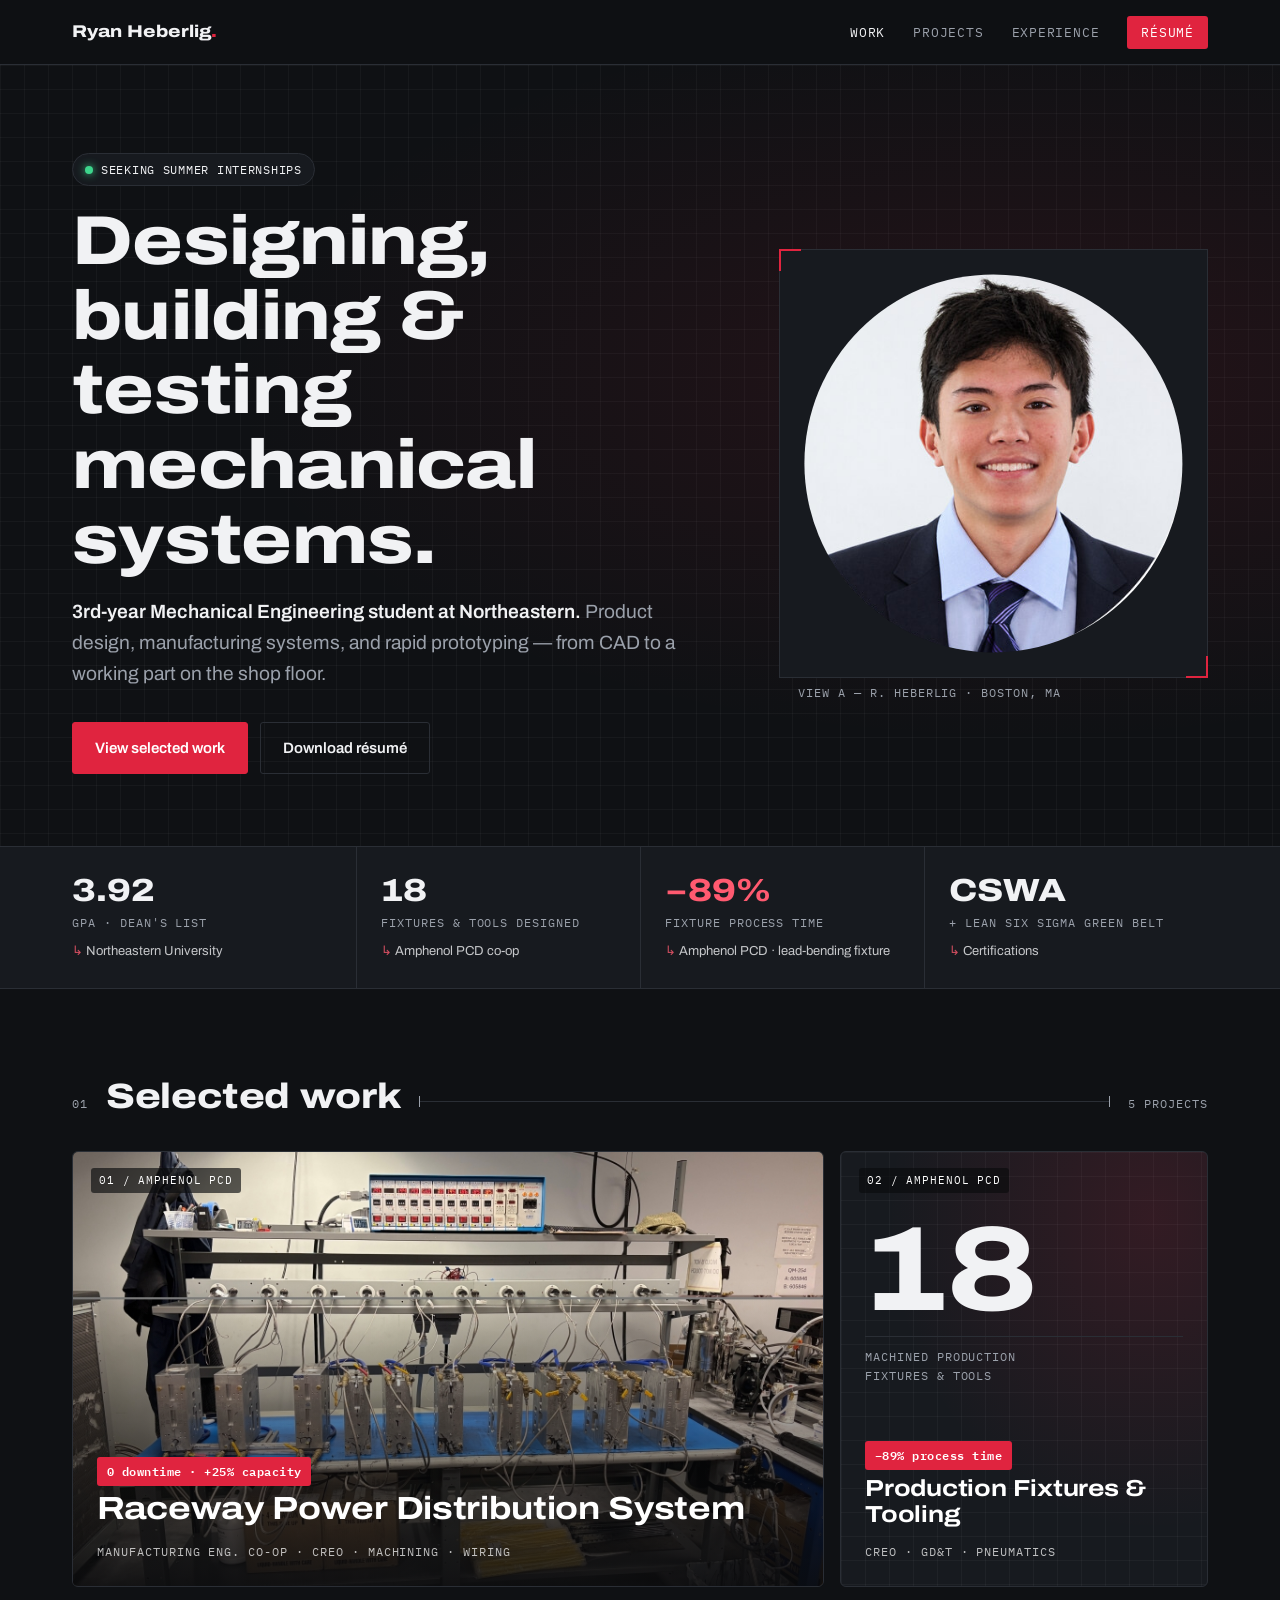
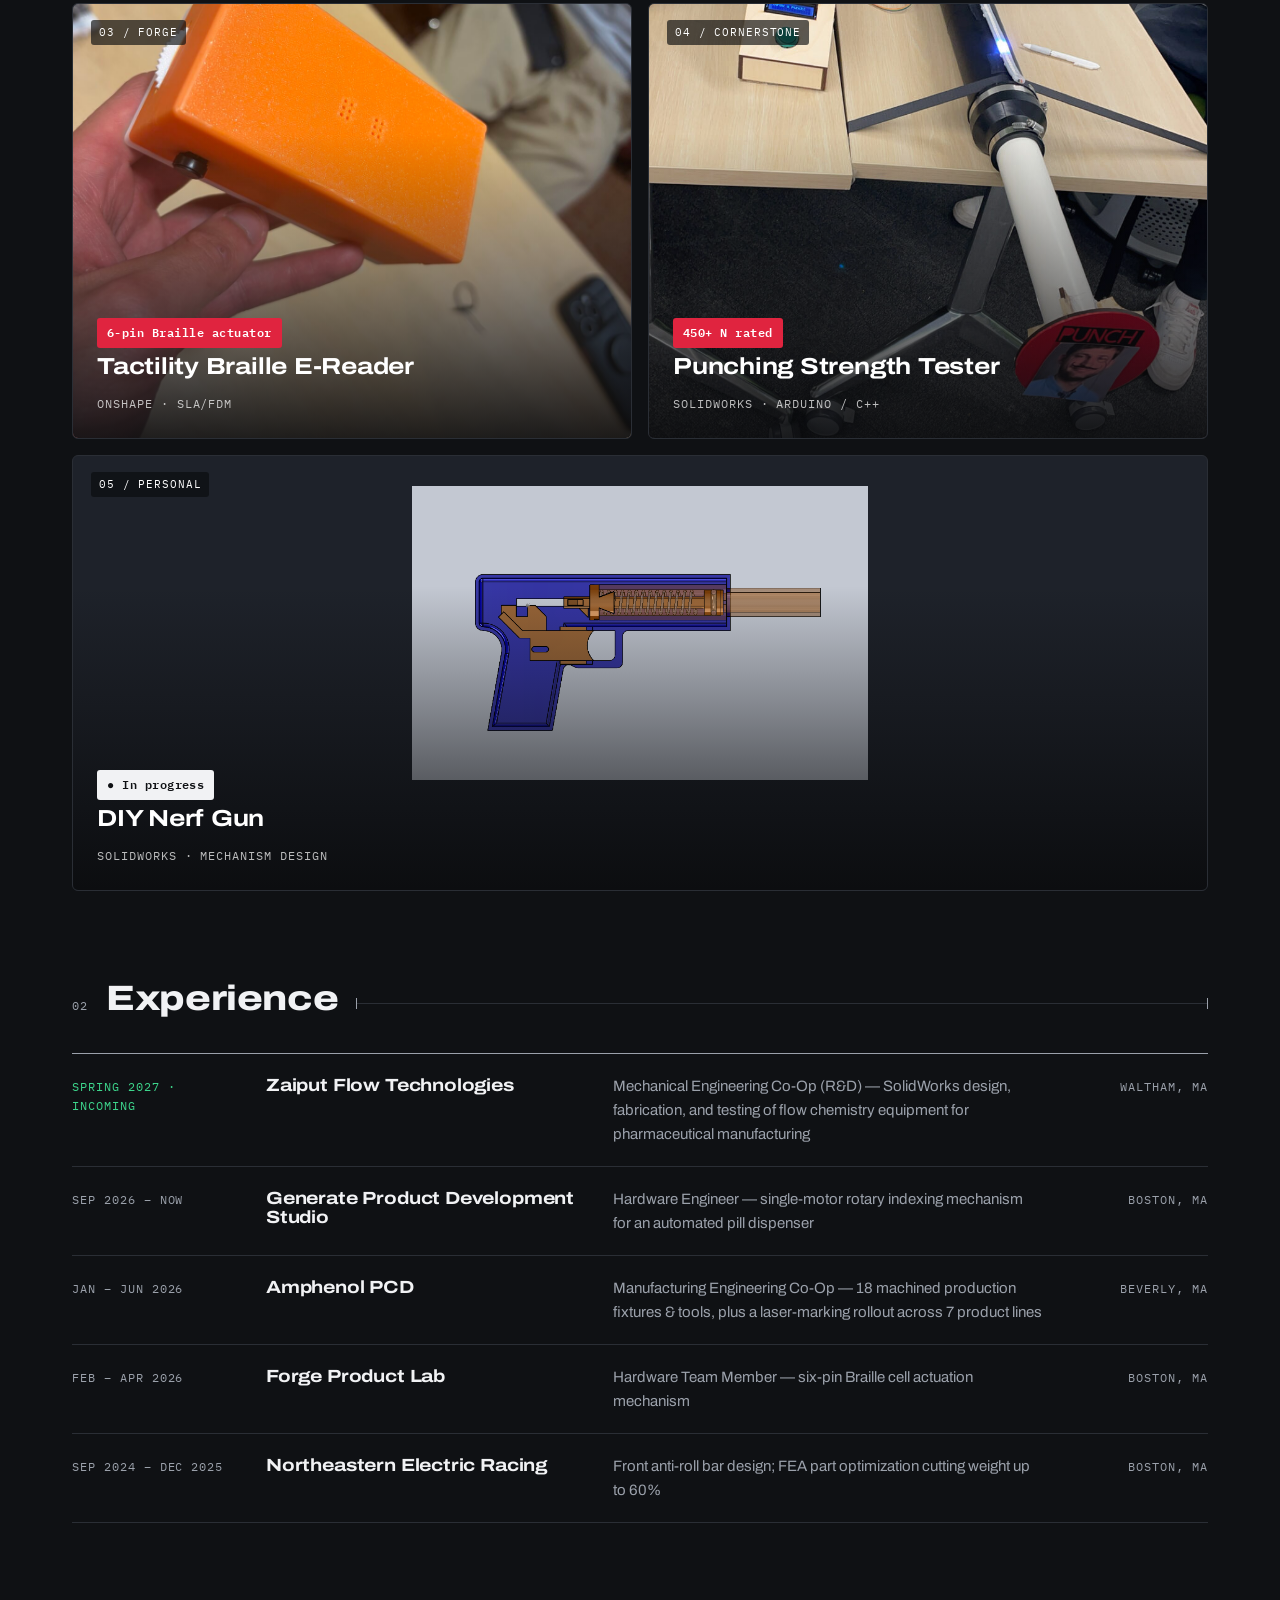
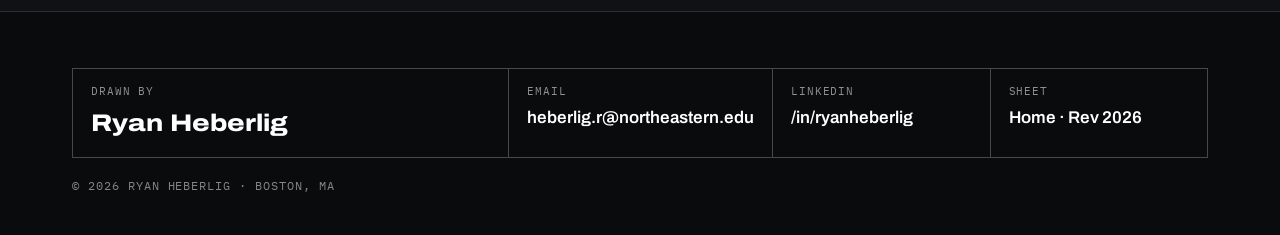
==== index.html @ 68428b25 "Fixtures project: list GD&T as the skill instead of ASME Y14.5 Updates the homepage tile, Projects p" ====
<!DOCTYPE html>
<html lang="en">
<head>
  <meta charset="UTF-8">
  <meta name="viewport" content="width=device-width, initial-scale=1.0">
  <title>Ryan Heberlig — Mechanical Engineer</title>
  <meta name="description" content="Mechanical engineering portfolio of Ryan Heberlig, Northeastern University — product design, manufacturing systems, and rapid prototyping.">
  <meta name="theme-color" content="#0F1114">
  <link rel="stylesheet" href="style.css?v=10">
</head>
<body data-page="home">

  <!-- NAV BAR (identical on every page) -->
  <header class="site-nav">
    <div class="wrap">
      <a href="index.html" class="brand">Ryan Heberlig<span>.</span></a>
      <button class="nav-toggle" aria-label="Toggle navigation" aria-expanded="false">MENU</button>
      <nav>
        <ul class="nav-links">
          <li><a href="index.html" data-page="home">Work</a></li>
          <li><a href="projects.html" data-page="projects">Projects</a></li>
          <li><a href="index.html#experience">Experience</a></li>
          <li><a href="resume.html" data-page="resume" class="nav-cta">Résumé</a></li>
        </ul>
      </nav>
    </div>
  </header>

  <!-- =========================================================
       INTRO
       Headline on the left, headshot on the right. Edit the
       "avail" pill text to say when you're looking for co-op.
       ========================================================= -->
  <section class="hero">
    <div class="wrap">
      <div>
        <span class="avail">Seeking summer internships</span>
        <h1>Designing, building &amp; testing mechanical systems.</h1>
        <p class="sub">
          <b>3rd-year Mechanical Engineering student at Northeastern.</b> Product design,
          manufacturing systems, and rapid prototyping — from CAD to a working part on the shop floor.
        </p>
        <div class="actions">
          <a href="#work" class="btn btn-primary">View selected work</a>
          <a href="resume.pdf" class="btn btn-line" target="_blank" rel="noopener">Download résumé</a>
        </div>
      </div>
      <div class="view">
        <img src="headshot.jpg" alt="Portrait of Ryan Heberlig">
        <span class="mono tag">View A — R. Heberlig · Boston, MA</span>
      </div>
    </div>
  </section>

  <!-- STATS STRIP: four headline numbers. Wrap a number in <em> to make it red;
       the .src line under each says where the number comes from. -->
  <section class="stats">
    <div class="wrap">
      <div class="stat"><div class="n">3.92</div><span class="mono">GPA · Dean's List</span><span class="src">Northeastern University</span></div>
      <div class="stat"><div class="n">18</div><span class="mono">Fixtures &amp; tools designed</span><span class="src">Amphenol PCD co-op</span></div>
      <div class="stat"><div class="n"><em>−89%</em></div><span class="mono">Fixture process time</span><span class="src">Amphenol PCD · lead-bending fixture</span></div>
      <div class="stat"><div class="n">CSWA</div><span class="mono">+ Lean Six Sigma Green Belt</span><span class="src">Certifications</span></div>
    </div>
  </section>

  <!-- =========================================================
       SELECTED WORK (bento grid)
       Each <a class="tile"> is one project. Size classes:
       t-big (largest), t-tall, t-wide, t-full — see style.css section 9.
       Add t-cad to a tile whose image is a CAD screenshot, or use
       t-type (no image) for a big-number tile.
       Keep projects.html in sync when you add a project.
       ========================================================= -->
  <section class="sec" id="work">
    <div class="wrap">
      <div class="sec-head"><span class="mono">01</span><h2>Selected work</h2><span class="dim"></span><span class="mono">5 projects</span></div>

      <div class="bento">
        <a href="project-01.html" class="tile t-big">
          <span class="num">01 / AMPHENOL PCD</span>
          <img src="RacewayFinal.JPG" alt="Raceway power distribution system installed on a low-pressure molding station">
          <div class="meta">
            <span class="metric">0 downtime · +25% capacity</span>
            <h3>Raceway Power Distribution System</h3>
            <span class="mono org">Manufacturing Eng. Co-Op · Creo · Machining · Wiring</span>
          </div>
        </a>
        <a href="project-05.html" class="tile t-tall t-type">
          <span class="num">02 / AMPHENOL PCD</span>
          <div class="type-art"><span class="type-n">18</span><span class="mono">Machined production<br>fixtures &amp; tools</span></div>
          <div class="meta">
            <span class="metric">−89% process time</span>
            <h3>Production Fixtures &amp; Tooling</h3>
            <span class="mono org">Creo · GD&amp;T · Pneumatics</span>
          </div>
        </a>
        <a href="project-02.html" class="tile t-wide">
          <span class="num">03 / FORGE</span>
          <img src="tactility-thumb.jpg" alt="Assembled Tactility Braille e-reader held in hand" style="object-position: center 88%">
          <div class="meta">
            <span class="metric">6-pin Braille actuator</span>
            <h3>Tactility Braille E-Reader</h3>
            <span class="mono org">Onshape · SLA/FDM</span>
          </div>
        </a>
        <a href="project-03.html" class="tile t-wide">
          <span class="num">04 / CORNERSTONE</span>
          <img src="punch-thumb.jpg" alt="Punching strength tester rig with punch target and LCD readout" style="object-position: center 60%">
          <div class="meta">
            <span class="metric">450+ N rated</span>
            <h3>Punching Strength Tester</h3>
            <span class="mono org">SolidWorks · Arduino / C++</span>
          </div>
        </a>
        <a href="project-04.html" class="tile t-full t-cad">
          <span class="num">05 / PERSONAL</span>
          <img src="nerf-thumb.png" alt="Cutaway CAD view of a spring-piston blaster mechanism">
          <div class="meta">
            <span class="metric metric--wip">● In progress</span>
            <h3>DIY Nerf Gun</h3>
            <span class="mono org">SolidWorks · Mechanism design</span>
          </div>
        </a>
      </div>
    </div>
  </section>

  <!-- =========================================================
       EXPERIENCE
       One .xp-row per role: dates / organization / what you did / location.
       ========================================================= -->
  <section class="sec sec--tight" id="experience">
    <div class="wrap">
      <div class="sec-head"><span class="mono">02</span><h2>Experience</h2><span class="dim"></span></div>
      <div class="xp">
        <div class="xp-row xp-row--incoming"><span class="mono">Spring 2027 · Incoming</span><h3>Zaiput Flow Technologies</h3><p>Mechanical Engineering Co-Op (R&amp;D) — SolidWorks design, fabrication, and testing of flow chemistry equipment for pharmaceutical manufacturing</p><span class="mono r">Waltham, MA</span></div>
        <div class="xp-row"><span class="mono">Sep 2026 – Now</span><h3>Generate Product Development Studio</h3><p>Hardware Engineer — single-motor rotary indexing mechanism for an automated pill dispenser</p><span class="mono r">Boston, MA</span></div>
        <div class="xp-row"><span class="mono">Jan – Jun 2026</span><h3>Amphenol PCD</h3><p>Manufacturing Engineering Co-Op — 18 machined production fixtures &amp; tools, plus a laser-marking rollout across 7 product lines</p><span class="mono r">Beverly, MA</span></div>
        <div class="xp-row"><span class="mono">Feb – Apr 2026</span><h3>Forge Product Lab</h3><p>Hardware Team Member — six-pin Braille cell actuation mechanism</p><span class="mono r">Boston, MA</span></div>
        <div class="xp-row"><span class="mono">Sep 2024 – Dec 2025</span><h3>Northeastern Electric Racing</h3><p>Front anti-roll bar design; FEA part optimization cutting weight up to 60%</p><span class="mono r">Boston, MA</span></div>
      </div>
    </div>
  </section>

  <!-- TITLE-BLOCK FOOTER (styled like an engineering drawing's title block) -->
  <footer class="site-footer">
    <div class="wrap">
      <div class="tb">
        <div><span class="mono">Drawn by</span><span class="name">Ryan Heberlig</span></div>
        <div><span class="mono">Email</span><a class="v" href="mailto:heberlig.r@northeastern.edu">heberlig.r@northeastern.edu</a></div>
        <div><span class="mono">LinkedIn</span><a class="v" href="https://www.linkedin.com/in/ryanheberlig/" target="_blank" rel="noopener">/in/ryanheberlig</a></div>
        <div><span class="mono">Sheet</span><span class="v">Home · Rev 2026</span></div>
      </div>
      <p class="mono fine">&copy; 2026 Ryan Heberlig · Boston, MA</p>
    </div>
  </footer>

  <script src="main.js"></script>
</body>
</html>
---- style.css ----
/* =============================================================
   ENGINEERING PORTFOLIO — STYLESHEET  (dark "drawing sheet" style)
   =============================================================
   How this file is organized (search for these headers):
     1. FONT IMPORT
     2. DESIGN TOKENS (colors, type, spacing) — edit these first
     3. RESET & BASE ELEMENTS
     4. LAYOUT HELPERS (.wrap, .sec, section headers, .mono labels)
     5. NAV BAR
     6. BUTTONS
     7. HOME HERO (headline + framed headshot)
     8. STATS STRIP
     9. BENTO PROJECT GRID (homepage tiles)
     10. EXPERIENCE TABLE
     11. PROJECTS LIST PAGE
     12. PROJECT PAGE (header, spec box, media, numbers, cards)
     13. DESIGN ITERATION TIMELINE
     14. FIGURE GALLERY + LIGHTBOX
     15. PREV / NEXT PAGER
     16. RÉSUMÉ PDF VIEWER
     17. TITLE-BLOCK FOOTER
     18. RESPONSIVE (mobile) RULES

   NOTE: every page links style.css?v=N — bump N after editing
   this file so browsers don't keep using a cached old copy.
   ============================================================= */


/* -------------------------------------------------------------
   1. FONT IMPORT
   Archivo has a "width" axis: headings use a wider cut
   (font-stretch: 118%). IBM Plex Mono is used for the small
   uppercase "drawing label" text.
   ------------------------------------------------------------- */
@import url('https://fonts.googleapis.com/css2?family=Archivo:wdth,wght@100..125,400..800&family=IBM+Plex+Mono:wght@400;500;600&display=swap');


/* -------------------------------------------------------------
   2. DESIGN TOKENS
   Change colors/fonts/spacing here and they update everywhere.
   ------------------------------------------------------------- */
:root {
  --bg:          #0F1114; /* page background */
  --paper:       #171A1F; /* raised panels, cards */
  --deep:        #0A0B0D; /* footer and media bands */
  --ink:         #F1F2F4; /* primary text */
  --ink-soft:    #9BA1AB; /* secondary / muted text */
  --line:        #2A2E35; /* hairline borders */
  --grid:        rgba(255, 255, 255, 0.035); /* graph-paper lines */

  --accent:      #E0243F; /* buttons, chips, highlights */
  --accent-text: #FF5A70; /* lighter red, for small text on dark */
  --good:        #3DD68C; /* "resolved" / "available" green */

  --sans: 'Archivo', -apple-system, BlinkMacSystemFont, 'Segoe UI', Arial, sans-serif;
  --mono: 'IBM Plex Mono', ui-monospace, Menlo, Consolas, monospace;
  --wide: 118%;

  --content-width: 1200px;
  --radius: 6px;
}


/* -------------------------------------------------------------
   3. RESET & BASE ELEMENTS
   ------------------------------------------------------------- */
*, *::before, *::after { box-sizing: border-box; }

html {
  color-scheme: dark;
  scroll-behavior: smooth;
  -webkit-font-smoothing: antialiased;
}

body {
  margin: 0;
  background: var(--bg);
  color: var(--ink);
  font-family: var(--sans);
  font-size: 17px;
  line-height: 1.6;
}

h1, h2, h3 {
  margin: 0;
  line-height: 1.08;
  font-stretch: var(--wide);
  letter-spacing: -0.01em;
}

p { margin: 0; }
img, video { display: block; max-width: 100%; }
a { color: inherit; text-decoration: none; }

:focus-visible { outline: 2px solid var(--accent-text); outline-offset: 3px; }

@media (prefers-reduced-motion: reduce) {
  html { scroll-behavior: auto; }
  * { transition: none !important; }
}


/* -------------------------------------------------------------
   4. LAYOUT HELPERS
   ------------------------------------------------------------- */
.wrap { max-width: var(--content-width); margin: 0 auto; padding: 0 32px; }

.sec { padding: 88px 0; }
.sec--tight { padding-top: 0; }

/* small uppercase monospace label, used all over the site */
.mono {
  font-family: var(--mono);
  font-size: 12px;
  letter-spacing: 0.08em;
  text-transform: uppercase;
  color: var(--ink-soft);
}

/* faint graph-paper background, used on page headers */
.grid-paper {
  background-image:
    linear-gradient(var(--grid) 1px, transparent 1px),
    linear-gradient(90deg, var(--grid) 1px, transparent 1px);
  background-size: 24px 24px;
}

/* section header: "01  Selected work |———————| 4 projects"
   the line between is drawn like a dimension line */
.sec-head { display: flex; align-items: baseline; gap: 18px; margin-bottom: 36px; }
.sec-head h2 { font-size: 2.2rem; font-weight: 800; }
.sec-head .dim { flex: 1; height: 1px; background: var(--line); position: relative; top: -6px; }
.sec-head .dim::before,
.sec-head .dim::after {
  content: "";
  position: absolute;
  top: -5px;
  width: 1px;
  height: 11px;
  background: var(--ink-soft);
}
.sec-head .dim::before { left: 0; }
.sec-head .dim::after { right: 0; }

/* red metric chip, e.g. "+25% molding capacity" */
.metric {
  display: inline-block;
  font-family: var(--mono);
  font-size: 12px;
  font-weight: 600;
  letter-spacing: 0.04em;
  background: var(--accent);
  color: #fff;
  padding: 5px 10px;
  border-radius: 3px;
}
.metric--wip { background: var(--ink); color: var(--bg); }

/* skill tags */
.tags { display: flex; flex-wrap: wrap; gap: 8px; list-style: none; margin: 0; padding: 0; }
.tags li {
  font-family: var(--mono);
  font-size: 12px;
  letter-spacing: 0.04em;
  color: var(--ink-soft);
  border: 1px solid var(--line);
  padding: 4px 10px;
  border-radius: 3px;
}

.text-link {
  font-family: var(--mono);
  font-size: 13px;
  letter-spacing: 0.06em;
  text-transform: uppercase;
  color: var(--accent-text);
}
.text-link:hover { color: var(--ink); }

/* readable body text column */
.prose { max-width: 68ch; color: var(--ink-soft); }
.prose p + p { margin-top: 18px; }
.prose--center { margin: 0 auto; text-align: center; }


/* -------------------------------------------------------------
   5. NAV BAR
   ------------------------------------------------------------- */
.site-nav {
  position: sticky;
  top: 0;
  z-index: 50;
  background: rgba(15, 17, 20, 0.88);
  backdrop-filter: blur(8px);
  -webkit-backdrop-filter: blur(8px);
  border-bottom: 1px solid var(--line);
}
.site-nav .wrap { display: flex; align-items: center; justify-content: space-between; height: 64px; }

.brand { font-weight: 800; font-stretch: var(--wide); font-size: 17px; }
.brand span { color: var(--accent); }

.nav-links { display: flex; align-items: center; gap: 28px; list-style: none; margin: 0; padding: 0; }
.nav-links a {
  font-family: var(--mono);
  font-size: 13px;
  letter-spacing: 0.06em;
  text-transform: uppercase;
  color: var(--ink-soft);
  transition: color .2s ease;
}
.nav-links a:hover,
.nav-links a.is-active { color: var(--ink); }
.nav-links a.nav-cta { color: #fff; background: var(--accent); padding: 8px 14px; border-radius: 3px; }

.nav-toggle {
  display: none;
  font-family: var(--mono);
  font-size: 12px;
  letter-spacing: 0.08em;
  color: var(--ink);
  background: transparent;
  border: 1px solid var(--line);
  border-radius: 3px;
  padding: 8px 12px;
  cursor: pointer;
}


/* -------------------------------------------------------------
   6. BUTTONS
   ------------------------------------------------------------- */
.actions { display: flex; flex-wrap: wrap; gap: 12px; margin-top: 32px; }

.btn {
  display: inline-block;
  font-weight: 600;
  font-size: 15px;
  padding: 13px 22px;
  border-radius: 3px;
  border: 1px solid var(--line);
  transition: border-color .2s ease, background .2s ease;
}
.btn-primary { background: var(--accent); border-color: var(--accent); color: #fff; }
.btn-primary:hover { background: #C41C35; border-color: #C41C35; }
.btn-line:hover { border-color: var(--ink); }


/* -------------------------------------------------------------
   7. HOME HERO
   Headline on the left, headshot on the right inside a framed
   "drawing view" with red corner marks.
   ------------------------------------------------------------- */
.hero {
  border-bottom: 1px solid var(--line);
  background-image:
    radial-gradient(ellipse at 80% 40%, rgba(224, 36, 63, 0.10), transparent 55%),
    linear-gradient(var(--grid) 1px, transparent 1px),
    linear-gradient(90deg, var(--grid) 1px, transparent 1px);
  background-size: auto, 24px 24px, 24px 24px;
}
.hero .wrap {
  display: grid;
  grid-template-columns: 1.5fr 1fr;
  gap: 64px;
  align-items: center;
  padding-top: 88px;
  padding-bottom: 72px;
}
.hero h1 { font-size: clamp(2.6rem, 5.4vw, 4.4rem); font-weight: 800; margin: 18px 0 20px; }
.hero .sub { font-size: 1.2rem; color: var(--ink-soft); max-width: 34em; }
.hero .sub b { color: var(--ink); font-weight: 600; }

/* "Open to co-op opportunities" pill with a green status dot */
.avail {
  display: inline-flex;
  align-items: center;
  gap: 8px;
  font-family: var(--mono);
  font-size: 12px;
  letter-spacing: 0.06em;
  text-transform: uppercase;
  background: var(--paper);
  border: 1px solid var(--line);
  padding: 6px 12px;
  border-radius: 99px;
}
.avail::before {
  content: "";
  width: 8px;
  height: 8px;
  border-radius: 50%;
  background: var(--good);
  box-shadow: 0 0 8px var(--good);
}

.view { position: relative; padding: 18px; background: var(--paper); border: 1px solid var(--line); }
.view img { width: 100%; aspect-ratio: 1; object-fit: cover; border-radius: 50%; transform: scale(1.04); clip-path: circle(46.5%); }
.view::before,
.view::after {
  content: "";
  position: absolute;
  width: 22px;
  height: 22px;
  border-color: var(--accent);
  border-style: solid;
}
.view::before { top: -1px; left: -1px; border-width: 2px 0 0 2px; }
.view::after { bottom: -1px; right: -1px; border-width: 0 2px 2px 0; }
.view .tag { position: absolute; left: 18px; bottom: -26px; }


/* -------------------------------------------------------------
   8. STATS STRIP (row of big numbers under the home hero)
   ------------------------------------------------------------- */
.stats { background: var(--paper); border-bottom: 1px solid var(--line); }
.stats .wrap { display: grid; grid-template-columns: repeat(4, 1fr); }
.stat { padding: 26px 24px; border-left: 1px solid var(--line); }
.stat:first-child { border-left: 0; padding-left: 0; }
.stat .n { font-size: 2rem; font-weight: 800; font-stretch: var(--wide); line-height: 1.1; }
.stat .n em { font-style: normal; color: var(--accent-text); }
.stat .src { display: block; margin-top: 6px; font-size: 13px; color: var(--ink); opacity: .8; }
.stat .src::before { content: "↳ "; color: var(--accent-text); }


/* -------------------------------------------------------------
   9. BENTO PROJECT GRID
   Six-column grid. Tile size classes:
     .t-big  = 4 cols x 2 rows   .t-tall = 2 cols x 2 rows
     .t-wide = 3 cols x 2 rows
   .t-cad is for CAD screenshots: shows the whole image instead
   of cropping it to fill the tile.
   ------------------------------------------------------------- */
.bento { display: grid; gap: 16px; grid-template-columns: repeat(6, 1fr); grid-auto-rows: 210px; }

.tile {
  position: relative;
  overflow: hidden;
  border-radius: var(--radius);
  background: var(--paper);
  border: 1px solid var(--line);
}
.tile img { width: 100%; height: 100%; object-fit: cover; transition: transform .5s ease; }
.tile:hover img { transform: scale(1.04); }
.tile::after {
  content: "";
  position: absolute;
  inset: 0;
  background: linear-gradient(to top, rgba(10, 11, 13, .9) 0%, rgba(10, 11, 13, .35) 42%, transparent 70%);
}
.tile .num {
  position: absolute;
  top: 16px;
  left: 18px;
  z-index: 1;
  color: #fff;
  background: rgba(10, 11, 13, .65);
  padding: 4px 8px;
  border-radius: 3px;
  font-family: var(--mono);
  font-size: 11px;
  letter-spacing: .08em;
}
.tile .meta { position: absolute; left: 0; right: 0; bottom: 0; z-index: 1; padding: 22px 24px; color: #fff; }
.tile h3 { font-size: 1.45rem; font-weight: 700; margin: 6px 0 10px; }
.tile .org { color: rgba(255, 255, 255, .72); }

.t-big { grid-column: span 4; grid-row: span 2; }
.t-big h3 { font-size: 2rem; }
.t-tall { grid-column: span 2; grid-row: span 2; }
.t-wide { grid-column: span 3; grid-row: span 2; }
.t-full { grid-column: span 6; grid-row: span 2; }
.t-cad { background: #1E222A; }
.t-cad img { object-fit: contain; padding: 30px 30px 110px; }


/* big-number tile / thumbnail for projects without photos */
.t-type,
.entry-thumb.is-type {
  background-color: var(--paper);
  background-image:
    radial-gradient(ellipse at 85% 15%, rgba(224, 36, 63, 0.14), transparent 60%),
    linear-gradient(var(--grid) 1px, transparent 1px),
    linear-gradient(90deg, var(--grid) 1px, transparent 1px);
  background-size: auto, 24px 24px, 24px 24px;
}
.t-type::after { display: none; }
.t-type .type-art { position: absolute; top: 64px; left: 24px; right: 24px; }
.type-n {
  display: block;
  font-size: 7.5rem;
  font-weight: 800;
  font-stretch: var(--wide);
  line-height: .9;
  color: var(--ink);
}
.type-art .mono { display: block; margin-top: 12px; padding-top: 10px; border-top: 1px solid var(--line); }
.entry-thumb.is-type { display: flex; align-items: center; padding: 32px; }
.tile:hover .type-n,
.entry-thumb.is-type:hover .type-n { color: var(--accent-text); }
.type-n { transition: color .3s ease; }


/* -------------------------------------------------------------
   10. EXPERIENCE TABLE (homepage)
   ------------------------------------------------------------- */
.xp { border-top: 1px solid var(--ink-soft); }
.xp-row {
  display: grid;
  grid-template-columns: 170px 1.2fr 1.6fr 140px;
  gap: 24px;
  align-items: baseline;
  padding: 20px 0;
  border-bottom: 1px solid var(--line);
}
.xp-row h3 { font-size: 1.1rem; font-weight: 700; }
.xp-row p { color: var(--ink-soft); font-size: 15px; }
.xp-row .r { text-align: right; }
.xp-row--incoming > .mono:first-child { color: var(--good); }


/* -------------------------------------------------------------
   11. PROJECTS LIST PAGE
   One .entry per project: thumbnail on the left, text right.
   ------------------------------------------------------------- */
.entry {
  display: grid;
  grid-template-columns: 380px 1fr;
  gap: 40px;
  padding: 40px 0;
  border-top: 1px solid var(--line);
}
.entry:first-of-type { border-top: 1px solid var(--ink-soft); }
.entry-thumb { display: block; overflow: hidden; border-radius: var(--radius); border: 1px solid var(--line); aspect-ratio: 4 / 3; background: var(--paper); }
.entry-thumb img { width: 100%; height: 100%; object-fit: cover; transition: transform .5s ease; }
.entry-thumb:hover img { transform: scale(1.04); }
.entry-thumb.is-cad { background: #1E222A; }
.entry-thumb.is-cad img { object-fit: contain; padding: 20px; }
.entry h2 { font-size: 1.7rem; font-weight: 800; margin: 10px 0 14px; }
.entry h2 a:hover { color: var(--accent-text); }
.entry .metric { margin-bottom: 4px; }
.entry .tags { margin-bottom: 18px; }
.entry .prose { margin-bottom: 18px; }


/* -------------------------------------------------------------
   12. PROJECT PAGE
   ------------------------------------------------------------- */
.p-hero { border-bottom: 1px solid var(--line); }
.p-hero .wrap { padding-top: 64px; padding-bottom: 48px; }
.crumbs { margin-bottom: 18px; }
.crumbs a { color: var(--accent-text); }
.p-hero h1 { font-size: clamp(2.4rem, 6vw, 4.4rem); font-weight: 800; max-width: 15em; }
.p-hero .sub { font-size: 1.2rem; color: var(--ink-soft); max-width: 40em; margin-top: 18px; }

/* four-cell spec box under the title (role / team / tools / date) */
.spec {
  display: grid;
  grid-template-columns: repeat(4, 1fr);
  margin-top: 40px;
  border: 1px solid var(--line);
  background: var(--paper);
}
.spec > div { padding: 14px 18px; border-left: 1px solid var(--line); }
.spec > div:first-child { border-left: 0; }
.spec .v { font-weight: 600; font-size: 15px; margin-top: 2px; }

/* dark band holding the main photo(s) or demo video.
   Two items sit side by side; add .p-media--single for one. */
.p-media { background: var(--deep); border-bottom: 1px solid var(--line); }
.p-media .wrap { display: grid; grid-template-columns: 1fr 1fr; gap: 16px; padding-top: 32px; padding-bottom: 32px; }
.p-media img,
.p-media video { width: 100%; height: 520px; object-fit: cover; border-radius: 4px; background: #000; }
.p-media video { object-fit: contain; }
.p-media--single .wrap { grid-template-columns: 1fr; }
.p-media--single img { height: auto; max-height: 640px; object-fit: contain; }
.p-media--single video { width: auto; max-width: 100%; height: 640px; margin: 0 auto; }
.p-media .is-cad { background: #1E222A; object-fit: contain; padding: 24px; }

/* row of big headline numbers */
.numbers { display: grid; grid-template-columns: repeat(4, 1fr); border-top: 1px solid var(--ink-soft); }
.numbers--3 { grid-template-columns: repeat(3, 1fr); }
.numbers > div { padding: 24px 24px 0 0; }
.numbers .n { font-size: clamp(1.9rem, 2.6vw, 2.6rem); font-weight: 800; font-stretch: var(--wide); line-height: 1; white-space: nowrap; }
.numbers .n small { font-size: 1.2rem; }
.numbers p { color: var(--ink-soft); font-size: 15px; margin-top: 8px; }

/* Problem / Approach / Result cards */
.par { display: grid; grid-template-columns: repeat(3, 1fr); gap: 16px; margin-top: 40px; }
.par > div { background: var(--paper); border: 1px solid var(--line); border-top: 3px solid var(--accent); padding: 24px; }
.par h3 { font-size: 1.15rem; margin: 8px 0 10px; }
.par p { color: var(--ink-soft); font-size: 15.5px; }


/* fixture write-ups (one per fixture, no photos) */
.fixture { padding: 32px 0; border-top: 1px solid var(--line); }
.fixture:first-child { border-top: 1px solid var(--ink-soft); }
.fixture-head { display: flex; align-items: baseline; flex-wrap: wrap; gap: 12px 16px; }
.fixture-head h3 { font-size: 1.5rem; font-weight: 800; }
.fixture .par { margin-top: 20px; }
.fixture .par p { margin-top: 8px; }
.note { margin-top: 24px; }


/* -------------------------------------------------------------
   13. DESIGN ITERATION TIMELINE
   One .step per revision. The last step gets a filled dot.
   Use .bad / .good for the one-line verdict under each.
   ------------------------------------------------------------- */
.timeline { display: grid; grid-auto-flow: column; grid-auto-columns: 1fr; gap: 16px; }
.step .dot { display: flex; align-items: center; gap: 10px; margin-bottom: 14px; }
.step .dot::before {
  content: "";
  flex: none;
  width: 12px;
  height: 12px;
  border: 2px solid var(--accent);
  border-radius: 50%;
  background: var(--bg);
}
.step .dot::after { content: ""; flex: 1; height: 1px; background: var(--line); }
.step:last-child .dot::before { background: var(--accent); }
.step figure { margin: 0; background: var(--paper); border: 1px solid var(--line); padding: 10px; height: 100%; }
.step img { width: 100%; aspect-ratio: 4 / 3; object-fit: contain; background: #fff; cursor: zoom-in; }
.step figcaption { padding: 12px 4px 4px; font-size: 14.5px; color: var(--ink-soft); }
.step figcaption b { display: block; color: var(--ink); font-size: 15.5px; margin-bottom: 2px; }

.bad,
.good,
.neutral { font-family: var(--mono); font-size: 11px; letter-spacing: .06em; text-transform: uppercase; }
.bad { color: var(--accent-text); }
.step .bad,
.step .good,
.step .neutral { display: block; margin-top: 6px; }
.neutral { color: var(--ink); }
.good { color: var(--good); }


/* -------------------------------------------------------------
   14. FIGURE GALLERY + LIGHTBOX
   .gallery-grid is what main.js looks for — click any photo
   inside one to open it full size. Captions show under the
   photo and in the lightbox.
   ------------------------------------------------------------- */
.figs { display: grid; grid-template-columns: repeat(3, 1fr); gap: 16px; }
.figs figure { margin: 0; }
.figs img { width: 100%; aspect-ratio: 4 / 3; object-fit: cover; border-radius: 4px; border: 1px solid var(--line); cursor: zoom-in; }
.figs img.is-cad { object-fit: contain; background: #fff; }
.figs figcaption { margin-top: 10px; font-size: 14.5px; color: var(--ink-soft); }
.figs figcaption .mono { color: var(--accent-text); margin-right: 6px; }

.lightbox-overlay {
  position: fixed;
  inset: 0;
  z-index: 1000;
  display: flex;
  align-items: center;
  justify-content: center;
  padding: 32px;
  background: rgba(5, 6, 8, 0.95);
}
.lightbox-overlay[hidden] { display: none; }

.lightbox-img {
  max-width: 92vw;
  max-height: 86vh;
  width: auto;
  height: auto;
  object-fit: contain;
  border-radius: var(--radius);
  box-shadow: 0 10px 40px rgba(0, 0, 0, 0.5);
}

.lightbox-close,
.lightbox-prev,
.lightbox-next {
  position: absolute;
  display: flex;
  align-items: center;
  justify-content: center;
  width: 44px;
  height: 44px;
  border-radius: 50%;
  border: 1px solid rgba(255, 255, 255, 0.3);
  background: rgba(255, 255, 255, 0.08);
  color: #fff;
  font-size: 1.4rem;
  line-height: 1;
  cursor: pointer;
}
.lightbox-close:hover,
.lightbox-prev:hover,
.lightbox-next:hover { background: var(--accent); border-color: var(--accent); }

.lightbox-close { top: 24px; right: 24px; }
.lightbox-prev { left: 24px; top: 50%; transform: translateY(-50%); }
.lightbox-next { right: 24px; top: 50%; transform: translateY(-50%); }

.lightbox-caption {
  position: absolute;
  bottom: 52px;
  left: 50%;
  transform: translateX(-50%);
  max-width: 80vw;
  text-align: center;
  color: rgba(255, 255, 255, 0.95);
  font-size: 0.95rem;
}
.lightbox-caption:empty { display: none; }

.lightbox-counter {
  position: absolute;
  bottom: 24px;
  left: 50%;
  transform: translateX(-50%);
  font-family: var(--mono);
  font-size: 12px;
  color: rgba(255, 255, 255, 0.7);
}

.lightbox-overlay.is-single .lightbox-prev,
.lightbox-overlay.is-single .lightbox-next { display: none; }


/* -------------------------------------------------------------
   15. PREV / NEXT PAGER (bottom of project pages)
   ------------------------------------------------------------- */
.pager { display: grid; grid-template-columns: 1fr 1fr; gap: 16px; }
.pager a {
  border: 1px solid var(--line);
  background: var(--paper);
  padding: 22px 24px;
  font-weight: 700;
  font-stretch: var(--wide);
  font-size: 1.15rem;
  transition: border-color .2s ease;
}
.pager a:hover { border-color: var(--ink-soft); }
.pager a .mono { display: block; margin-bottom: 4px; font-weight: 400; font-stretch: normal; }
.pager a:last-child { text-align: right; }


/* -------------------------------------------------------------
   16. RÉSUMÉ PDF VIEWER
   The embedded PDF is sized like a letter page (8.5 x 11). On
   phones the whole viewer section is hidden (section 18).
   ------------------------------------------------------------- */
.resume-viewer {
  width: 100%;
  max-width: 1000px;
  margin: 0 auto;
  aspect-ratio: 8.5 / 11;
  background: #fff;
  border: 1px solid var(--line);
  border-radius: var(--radius);
  box-shadow: 0 16px 48px rgba(0, 0, 0, 0.5);
  overflow: hidden;
}
.resume-viewer iframe { display: block; width: 100%; height: 100%; border: 0; }


/* -------------------------------------------------------------
   17. TITLE-BLOCK FOOTER
   Styled after the title block on an engineering drawing.
   ------------------------------------------------------------- */
.site-footer { background: var(--deep); border-top: 1px solid var(--line); color: #fff; padding: 56px 0 40px; }
.tb { display: grid; grid-template-columns: 2fr 1fr 1fr 1fr; border: 1px solid rgba(255, 255, 255, .25); }
.tb > div { padding: 14px 18px; border-left: 1px solid rgba(255, 255, 255, .25); }
.tb > div:first-child { border-left: 0; }
.tb .mono { display: block; margin-bottom: 4px; font-size: 11px; color: rgba(255, 255, 255, .55); }
.tb .v { font-weight: 600; }
.tb a.v:hover { color: var(--accent-text); }
.tb .name { font-size: 1.5rem; font-weight: 800; font-stretch: var(--wide); }
.site-footer .fine { margin-top: 18px; color: rgba(255, 255, 255, .5); }


/* -------------------------------------------------------------
   18. RESPONSIVE (MOBILE) RULES
   ------------------------------------------------------------- */
@media (max-width: 900px) {
  .entry { grid-template-columns: 1fr; gap: 24px; }
  .par, .timeline { grid-template-columns: 1fr 1fr; }
  .timeline { grid-auto-flow: row; }
}

@media (max-width: 820px) {
  .wrap { padding: 0 20px; }
  .sec { padding: 56px 0; }
  .sec--tight { padding-top: 0; }

  /* nav collapses into a dropdown */
  .nav-toggle { display: block; margin-left: auto; }
  .nav-links {
    display: none;
    position: absolute;
    top: 64px;
    left: 0;
    right: 0;
    flex-direction: column;
    align-items: stretch;
    gap: 0;
    padding: 8px 20px 20px;
    background: var(--bg);
    border-bottom: 1px solid var(--line);
  }
  .nav-links.is-open { display: flex; }
  .nav-links a { display: block; padding: 14px 0; border-bottom: 1px solid var(--line); }
  .nav-links a.nav-cta { margin-top: 14px; text-align: center; padding: 12px; border-bottom: 0; }

  .sec-head .dim,
  .sec-head .dim ~ .mono { display: none; }
  .sec-head h2 { font-size: 1.8rem; }

  .hero .wrap { grid-template-columns: 1fr; gap: 40px; padding-top: 48px; }
  .hero .view { max-width: 220px; order: -1; }

  .stats .wrap { grid-template-columns: 1fr 1fr; }
  .stat { padding: 18px 0; border-left: 0; border-top: 1px solid var(--line); }
  .stat:nth-child(-n+2) { border-top: 0; }

  .bento { grid-template-columns: 1fr; grid-auto-rows: 300px; }
  .t-big, .t-tall, .t-wide, .t-full { grid-column: auto; grid-row: auto; }
  .t-type .type-art { top: 52px; }
  .type-n { font-size: 4.8rem; }
  .t-big h3 { font-size: 1.45rem; }

  .xp-row { grid-template-columns: 1fr; gap: 4px; }
  .xp-row .r { text-align: left; }

  .spec, .numbers, .numbers--3 { grid-template-columns: 1fr 1fr; }
  .numbers > div { min-width: 0; padding-right: 16px; }
  .numbers .n { font-size: 1.9rem; white-space: normal; overflow-wrap: anywhere; }
  .spec > div:nth-child(3) { border-left: 0; }
  .spec > div:nth-child(n+3) { border-top: 1px solid var(--line); }

  .p-media .wrap { grid-template-columns: 1fr; }
  .p-media img, .p-media video { height: 380px; }
  .p-media--single img { height: auto; }
  .p-media--single video { height: 480px; }

  .par, .timeline, .figs { grid-template-columns: 1fr; }
  .pager { grid-template-columns: 1fr; }
  .pager a:last-child { text-align: left; }

  .resume-viewer-section { display: none; }

  .tb { grid-template-columns: 1fr; }
  .tb > div { border-left: 0; border-top: 1px solid rgba(255, 255, 255, .25); }
  .tb > div:first-child { border-top: 0; }
}
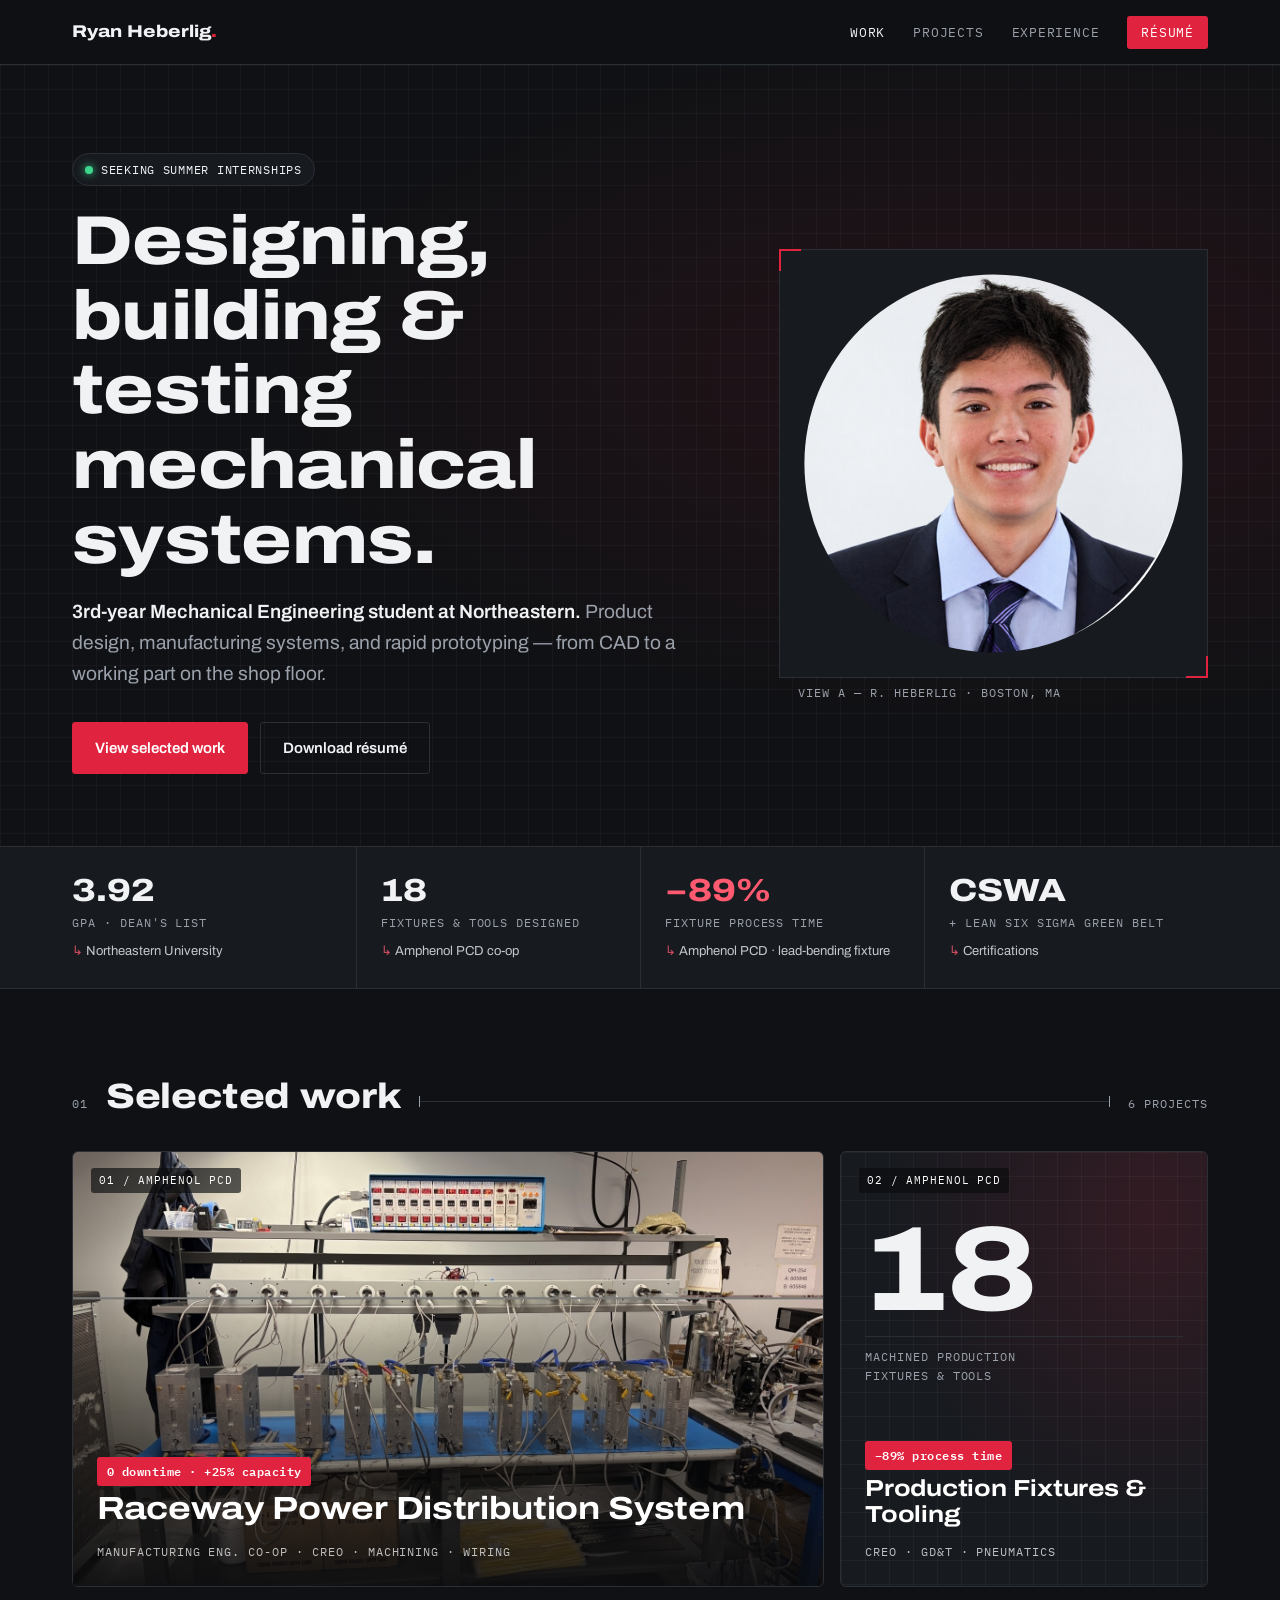
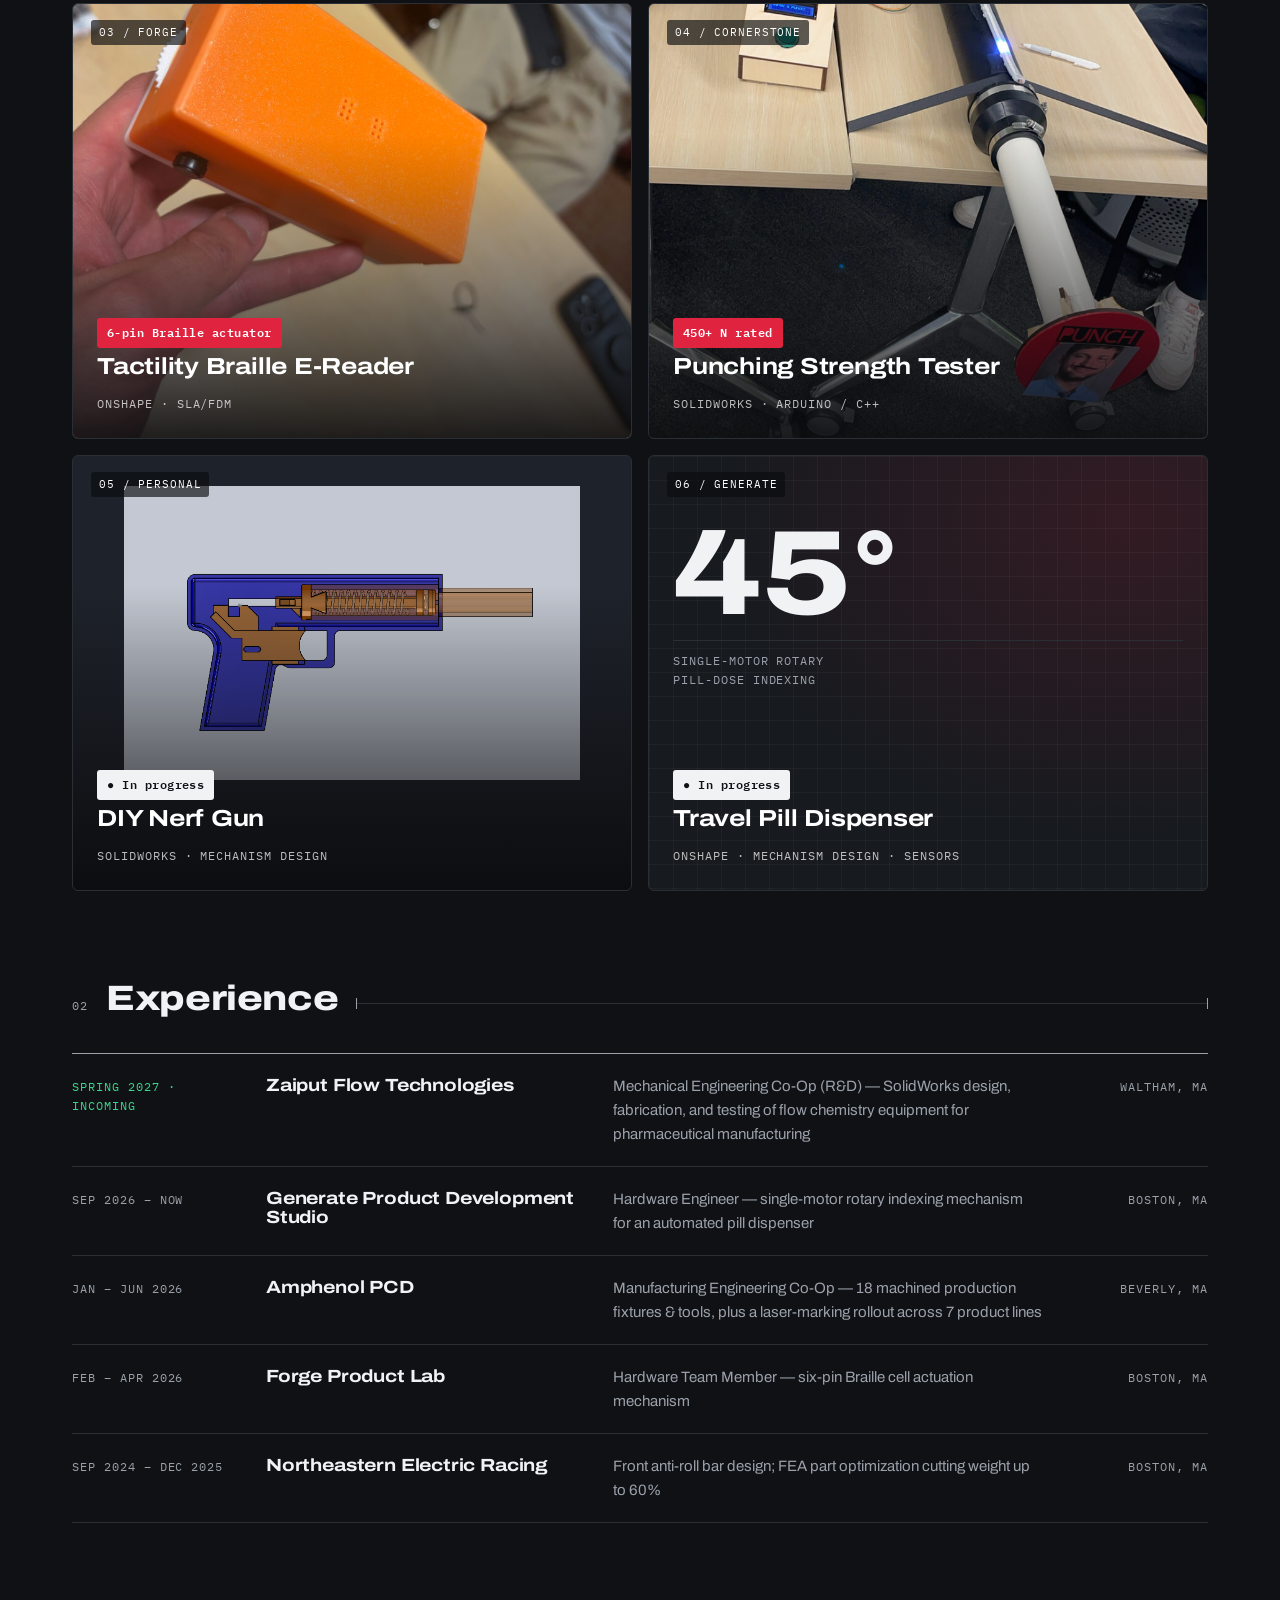
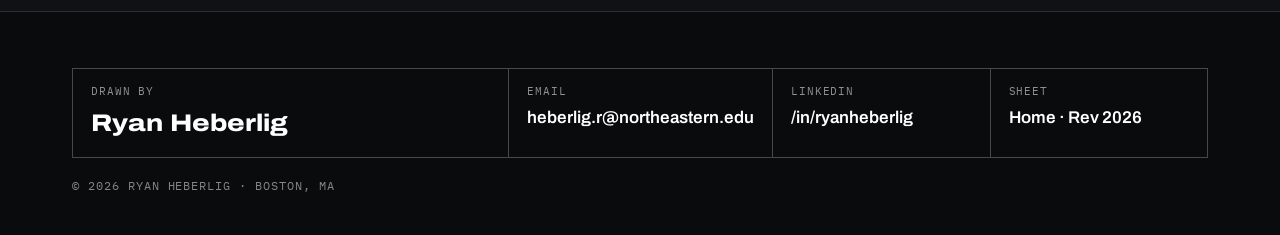
==== commit f28be9ae: "Add Travel Pill Dispenser project page (project-06) New in-progress project page for the Generate ro" ====
--- a/index.html
+++ b/index.html
@@ -6,7 +6,7 @@
   <title>Ryan Heberlig — Mechanical Engineer</title>
   <meta name="description" content="Mechanical engineering portfolio of Ryan Heberlig, Northeastern University — product design, manufacturing systems, and rapid prototyping.">
   <meta name="theme-color" content="#0F1114">
-  <link rel="stylesheet" href="style.css?v=10">
+  <link rel="stylesheet" href="style.css?v=11">
 </head>
 <body data-page="home">
 
@@ -73,7 +73,7 @@
        ========================================================= -->
   <section class="sec" id="work">
     <div class="wrap">
-      <div class="sec-head"><span class="mono">01</span><h2>Selected work</h2><span class="dim"></span><span class="mono">5 projects</span></div>
+      <div class="sec-head"><span class="mono">01</span><h2>Selected work</h2><span class="dim"></span><span class="mono">6 projects</span></div>
 
       <div class="bento">
         <a href="project-01.html" class="tile t-big">
@@ -112,13 +112,22 @@
             <span class="mono org">SolidWorks · Arduino / C++</span>
           </div>
         </a>
-        <a href="project-04.html" class="tile t-full t-cad">
+        <a href="project-04.html" class="tile t-wide t-cad">
           <span class="num">05 / PERSONAL</span>
           <img src="nerf-thumb.png" alt="Cutaway CAD view of a spring-piston blaster mechanism">
           <div class="meta">
             <span class="metric metric--wip">● In progress</span>
             <h3>DIY Nerf Gun</h3>
             <span class="mono org">SolidWorks · Mechanism design</span>
+          </div>
+        </a>
+        <a href="project-06.html" class="tile t-wide t-type">
+          <span class="num">06 / GENERATE</span>
+          <div class="type-art"><span class="type-n">45°</span><span class="mono">Single-motor rotary<br>pill-dose indexing</span></div>
+          <div class="meta">
+            <span class="metric metric--wip">● In progress</span>
+            <h3>Travel Pill Dispenser</h3>
+            <span class="mono org">Onshape · Mechanism design · Sensors</span>
           </div>
         </a>
       </div>
--- a/style.css
+++ b/style.css
@@ -499,7 +499,37 @@
 .fixture-head h3 { font-size: 1.5rem; font-weight: 800; }
 .fixture .par { margin-top: 20px; }
 .fixture .par p { margin-top: 8px; }
+.fixture > .prose { margin-top: 12px; }
 .note { margin-top: 24px; }
+
+/* requirements list: label on the left, spec on the right */
+.reqs { list-style: none; margin: 0; padding: 0; border-top: 1px solid var(--ink-soft); }
+.reqs li { display: grid; grid-template-columns: 220px 1fr; gap: 16px; padding: 16px 0; border-bottom: 1px solid var(--line); }
+.reqs .v { font-weight: 600; }
+
+/* image placeholder: stands in for a photo or CAD screenshot that
+   hasn't been added yet. Swap the <div class="img-ph"> for an <img>
+   (keeping the same caption) when the image is ready. */
+.img-ph {
+  display: flex;
+  flex-direction: column;
+  align-items: center;
+  justify-content: center;
+  gap: 8px;
+  aspect-ratio: 4 / 3;
+  padding: 24px;
+  text-align: center;
+  color: var(--ink-soft);
+  border: 1px dashed var(--ink-soft);
+  border-radius: 4px;
+  background-color: var(--paper);
+  background-image:
+    linear-gradient(var(--grid) 1px, transparent 1px),
+    linear-gradient(90deg, var(--grid) 1px, transparent 1px);
+  background-size: 24px 24px;
+}
+.img-ph b { color: var(--ink); font-size: 15.5px; }
+.p-media .img-ph { aspect-ratio: 16 / 9; max-height: 640px; width: 100%; }
 
 
 /* -------------------------------------------------------------
@@ -739,6 +769,7 @@
   .p-media--single video { height: 480px; }
 
   .par, .timeline, .figs { grid-template-columns: 1fr; }
+  .reqs li { grid-template-columns: 1fr; gap: 4px; }
   .pager { grid-template-columns: 1fr; }
   .pager a:last-child { text-align: left; }
 
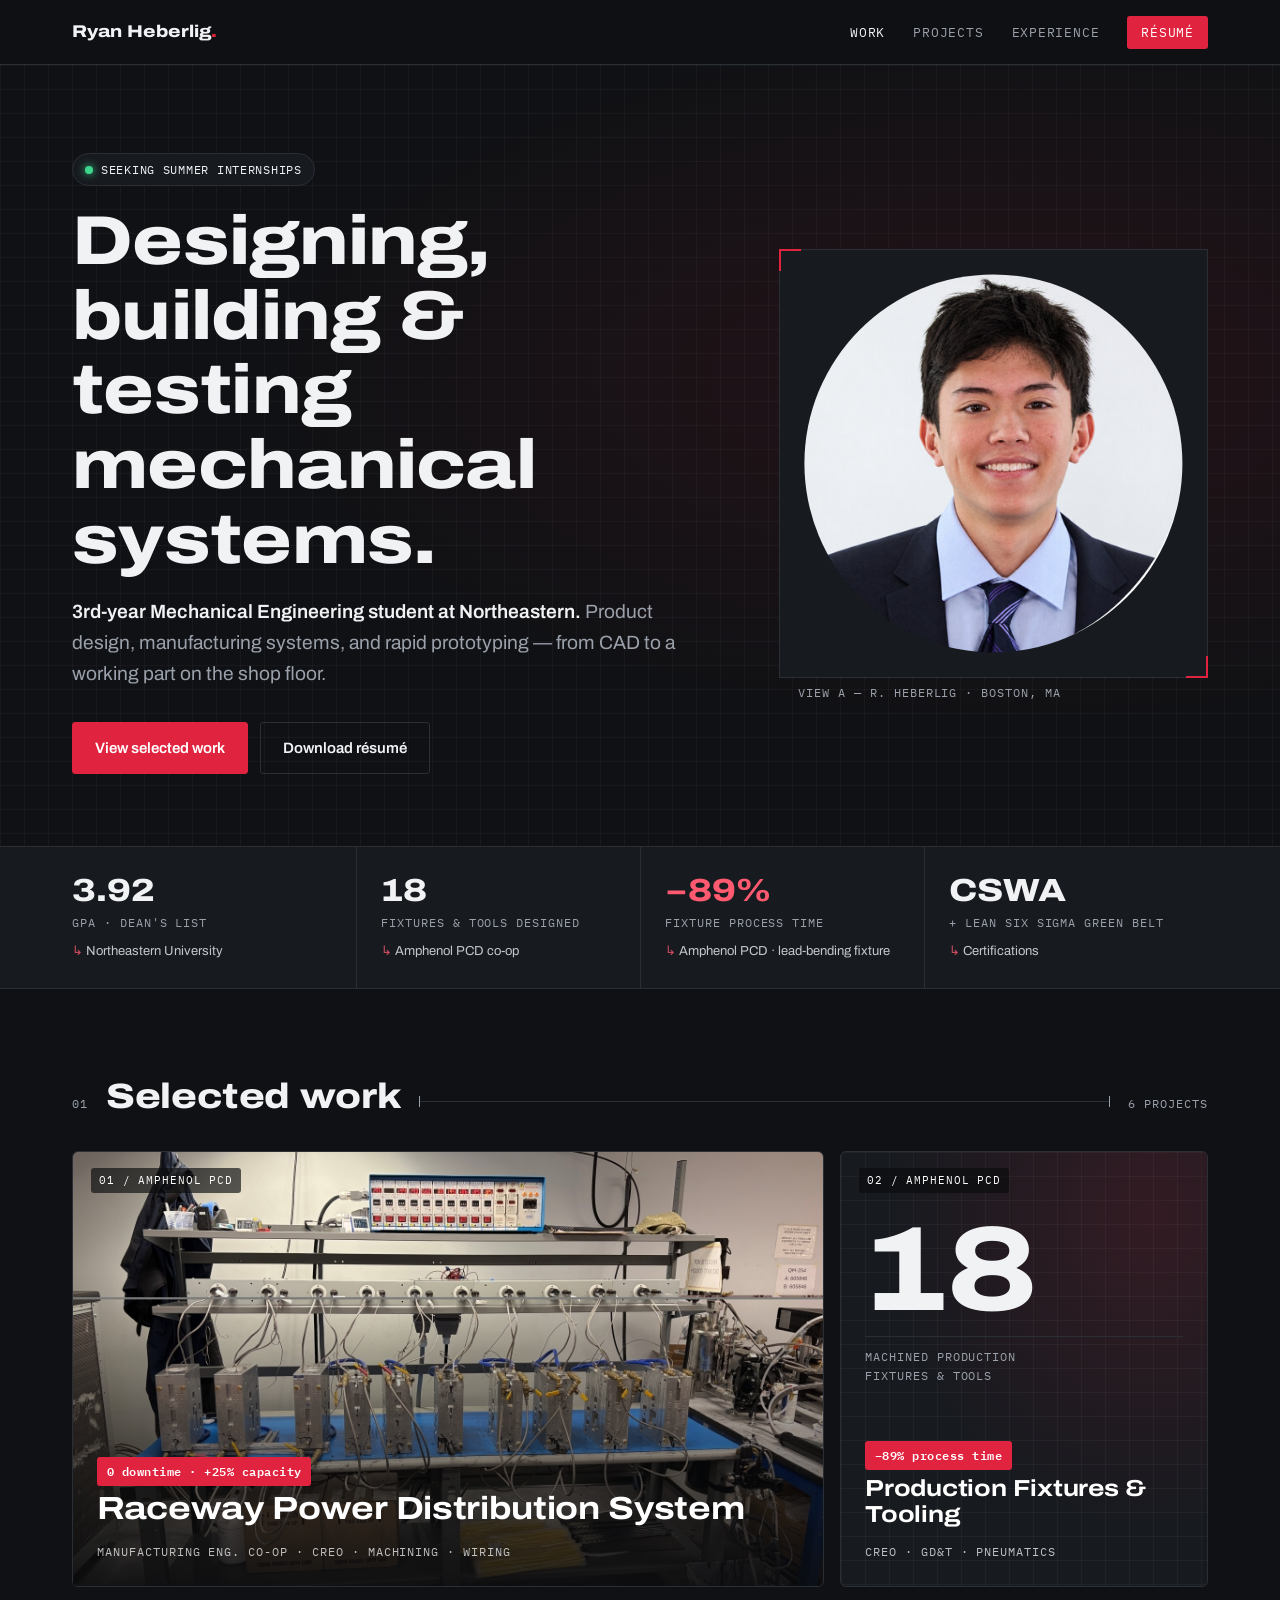
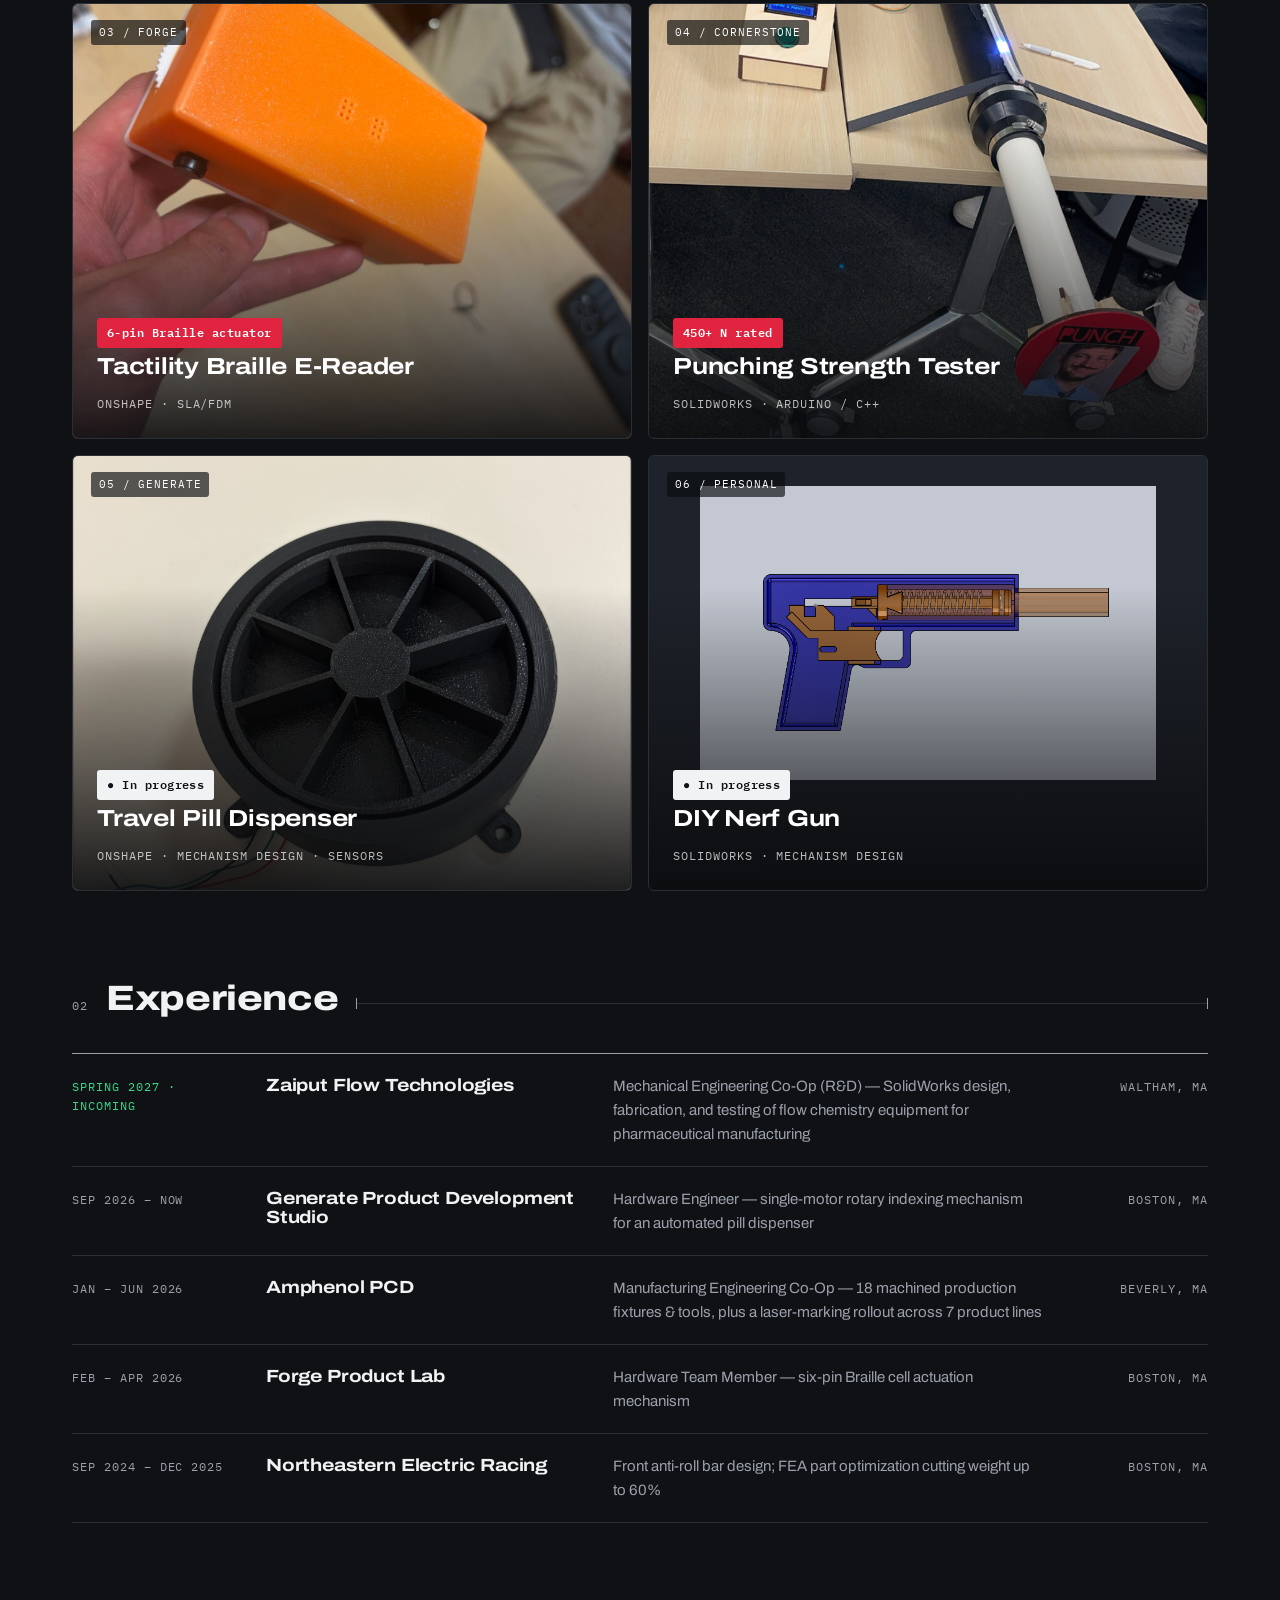
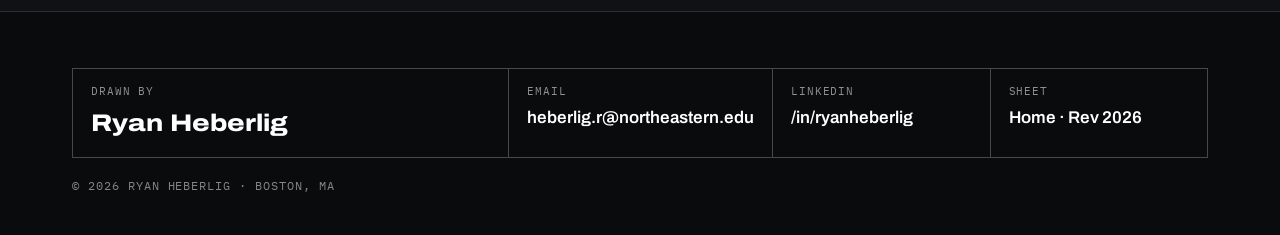
==== commit 5a0444ba: "Pill dispenser: real images, order it before the Nerf gun Replace the placeholder slots with the CAD" ====
--- a/index.html
+++ b/index.html
@@ -112,22 +112,22 @@
             <span class="mono org">SolidWorks · Arduino / C++</span>
           </div>
         </a>
+        <a href="project-06.html" class="tile t-wide">
+          <span class="num">05 / GENERATE</span>
+          <img src="pill-prototype.jpg" alt="3D-printed eight-compartment pill dose disk in its housing" style="object-position: center 45%">
+          <div class="meta">
+            <span class="metric metric--wip">● In progress</span>
+            <h3>Travel Pill Dispenser</h3>
+            <span class="mono org">Onshape · Mechanism design · Sensors</span>
+          </div>
+        </a>
         <a href="project-04.html" class="tile t-wide t-cad">
-          <span class="num">05 / PERSONAL</span>
+          <span class="num">06 / PERSONAL</span>
           <img src="nerf-thumb.png" alt="Cutaway CAD view of a spring-piston blaster mechanism">
           <div class="meta">
             <span class="metric metric--wip">● In progress</span>
             <h3>DIY Nerf Gun</h3>
             <span class="mono org">SolidWorks · Mechanism design</span>
-          </div>
-        </a>
-        <a href="project-06.html" class="tile t-wide t-type">
-          <span class="num">06 / GENERATE</span>
-          <div class="type-art"><span class="type-n">45°</span><span class="mono">Single-motor rotary<br>pill-dose indexing</span></div>
-          <div class="meta">
-            <span class="metric metric--wip">● In progress</span>
-            <h3>Travel Pill Dispenser</h3>
-            <span class="mono org">Onshape · Mechanism design · Sensors</span>
           </div>
         </a>
       </div>
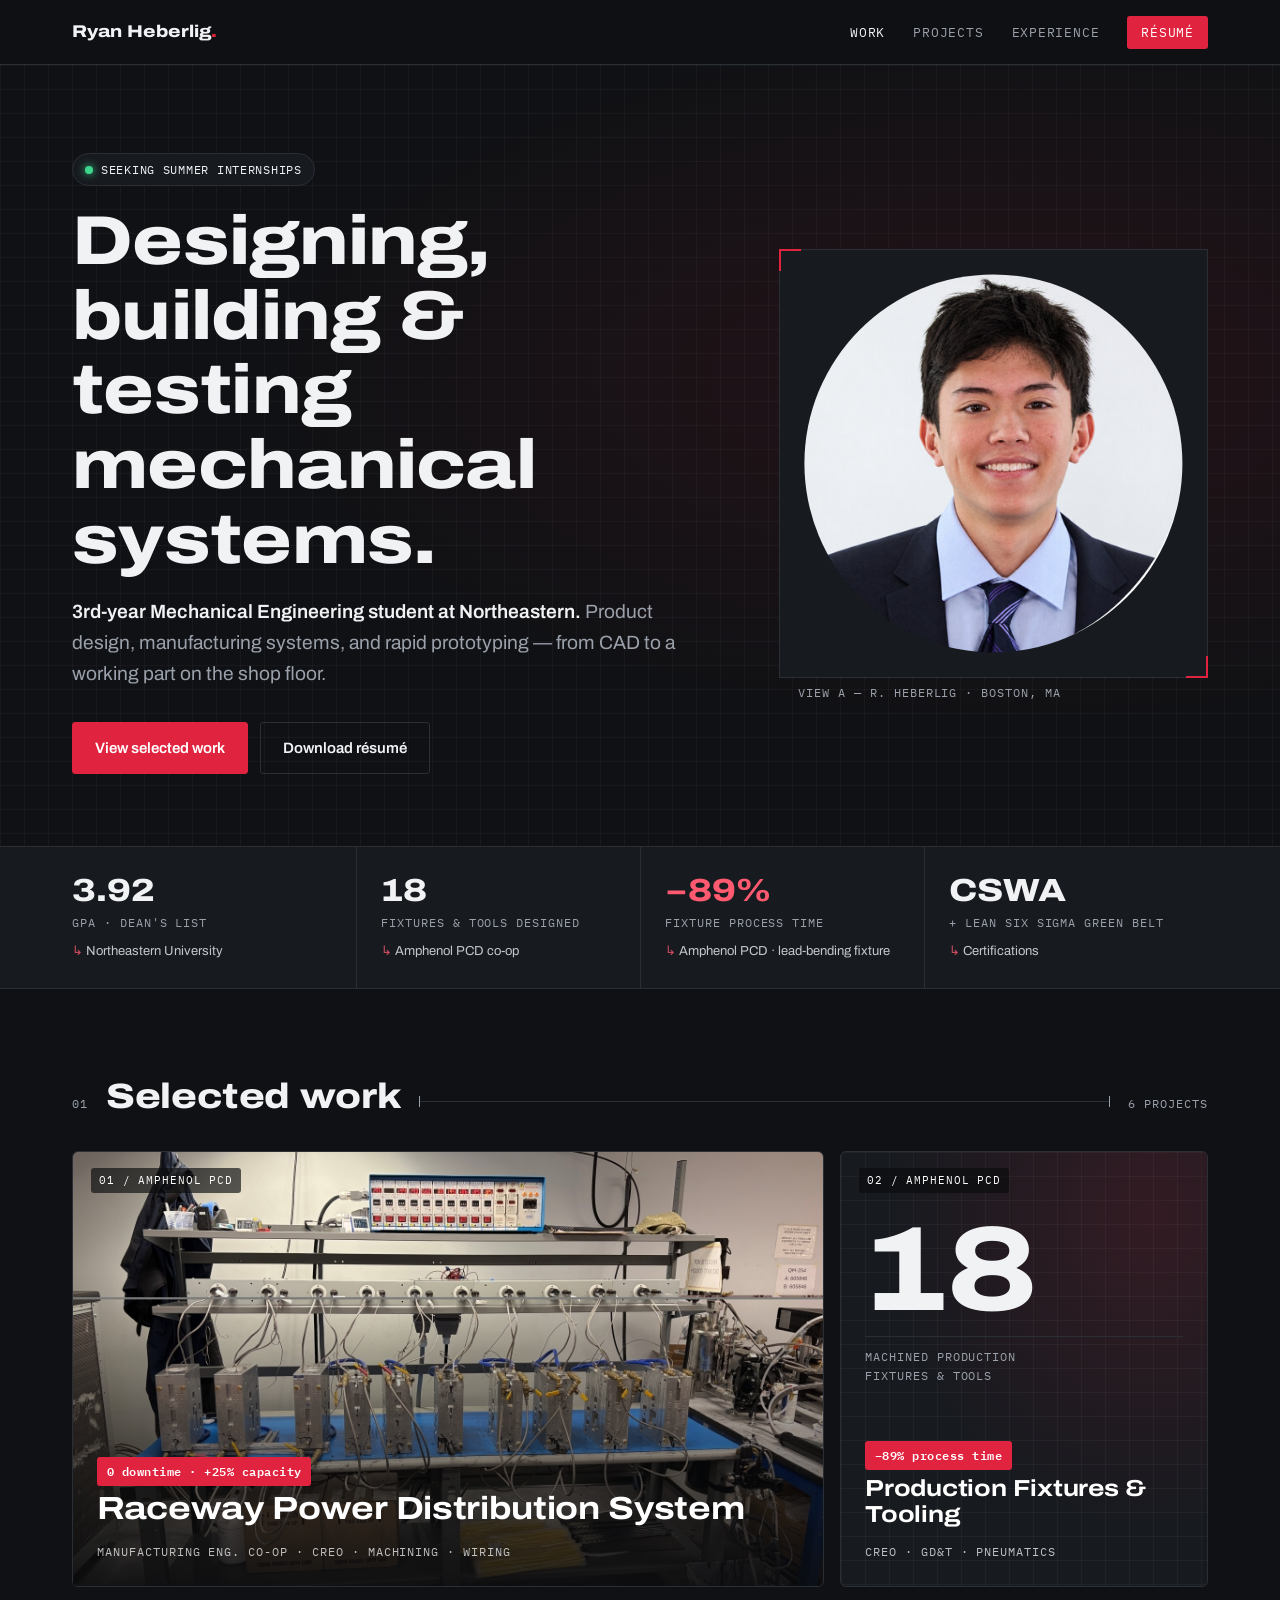
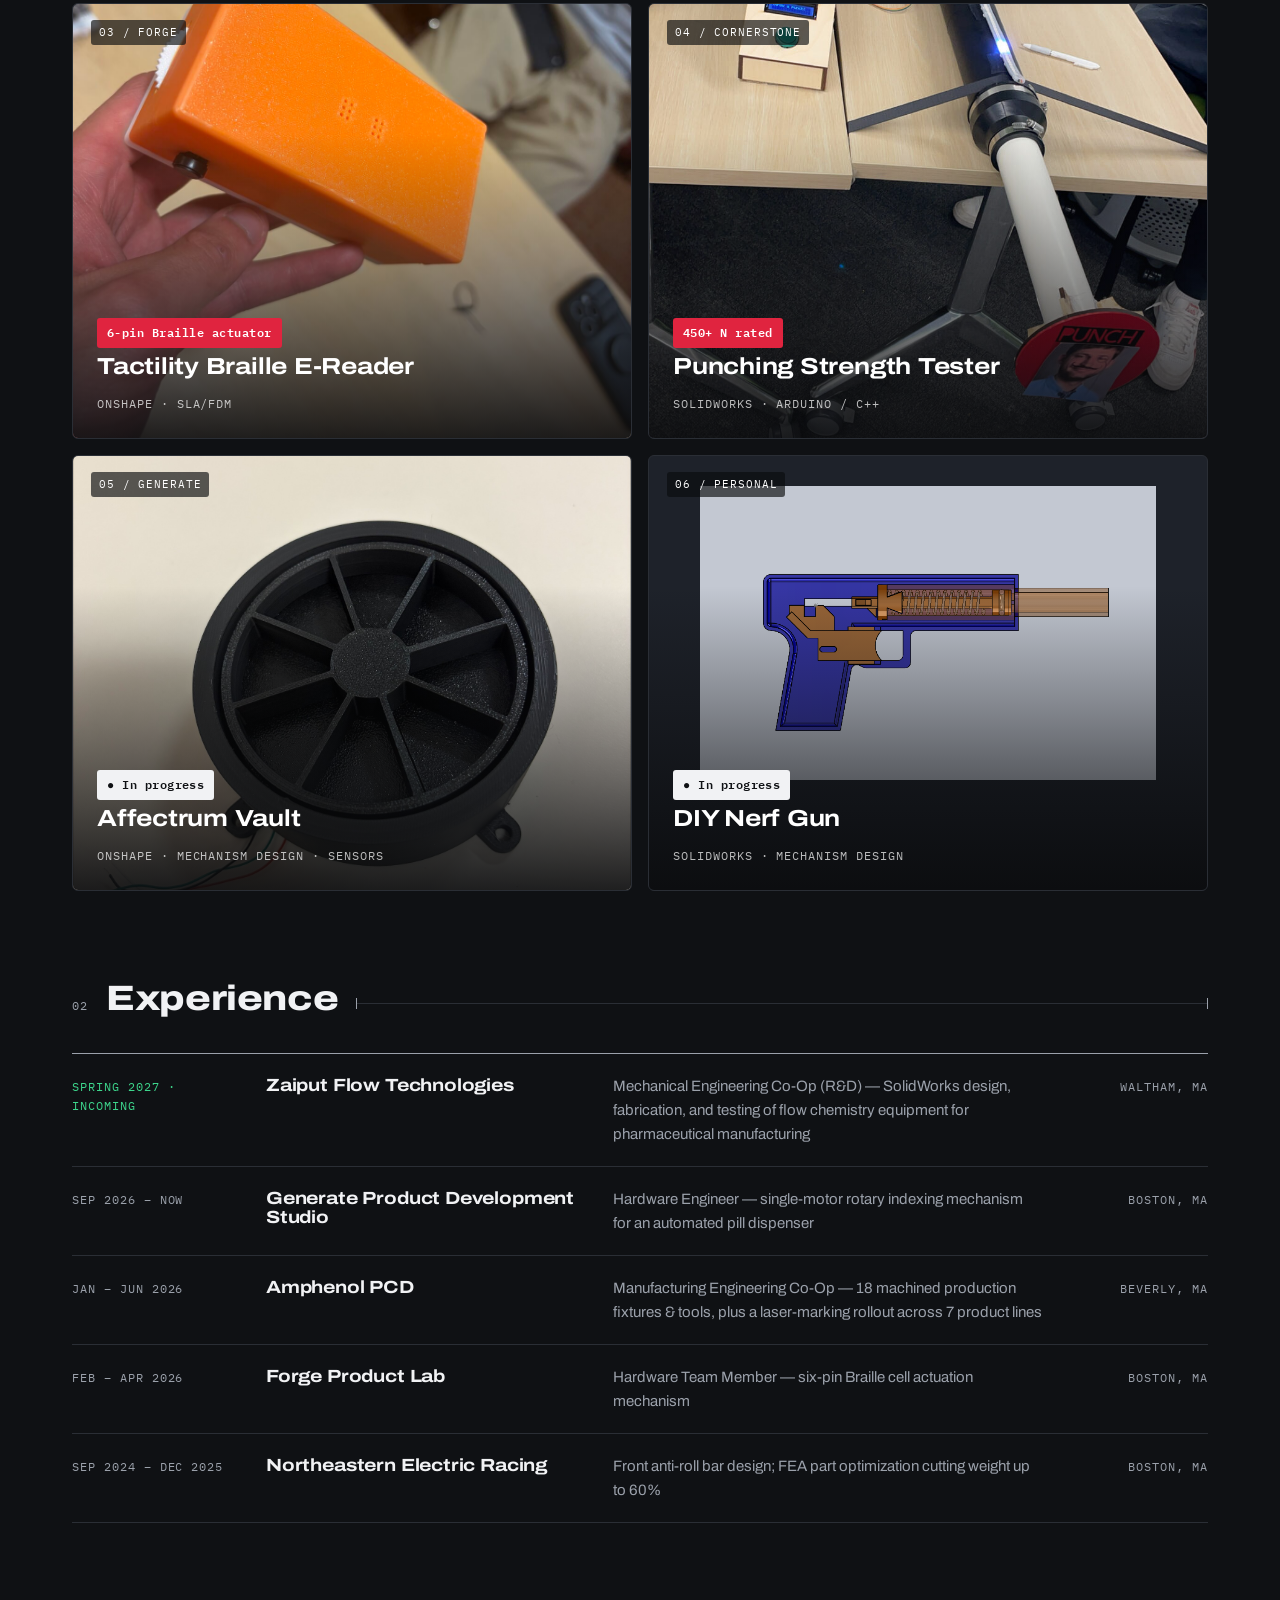
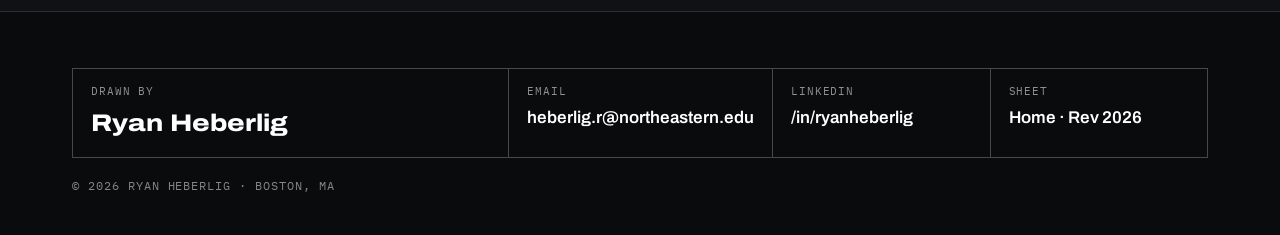
==== commit e93561f0: "Rename pill dispenser project to Affectrum Vault Use the product name in the page title, home tile, " ====
--- a/index.html
+++ b/index.html
@@ -6,7 +6,7 @@
   <title>Ryan Heberlig — Mechanical Engineer</title>
   <meta name="description" content="Mechanical engineering portfolio of Ryan Heberlig, Northeastern University — product design, manufacturing systems, and rapid prototyping.">
   <meta name="theme-color" content="#0F1114">
-  <link rel="stylesheet" href="style.css?v=11">
+  <link rel="stylesheet" href="style.css?v=12">
 </head>
 <body data-page="home">
 
@@ -117,7 +117,7 @@
           <img src="pill-prototype.jpg" alt="3D-printed eight-compartment pill dose disk in its housing" style="object-position: center 45%">
           <div class="meta">
             <span class="metric metric--wip">● In progress</span>
-            <h3>Travel Pill Dispenser</h3>
+            <h3>Affectrum Vault</h3>
             <span class="mono org">Onshape · Mechanism design · Sensors</span>
           </div>
         </a>
--- a/style.css
+++ b/style.css
@@ -507,29 +507,6 @@
 .reqs li { display: grid; grid-template-columns: 220px 1fr; gap: 16px; padding: 16px 0; border-bottom: 1px solid var(--line); }
 .reqs .v { font-weight: 600; }
 
-/* image placeholder: stands in for a photo or CAD screenshot that
-   hasn't been added yet. Swap the <div class="img-ph"> for an <img>
-   (keeping the same caption) when the image is ready. */
-.img-ph {
-  display: flex;
-  flex-direction: column;
-  align-items: center;
-  justify-content: center;
-  gap: 8px;
-  aspect-ratio: 4 / 3;
-  padding: 24px;
-  text-align: center;
-  color: var(--ink-soft);
-  border: 1px dashed var(--ink-soft);
-  border-radius: 4px;
-  background-color: var(--paper);
-  background-image:
-    linear-gradient(var(--grid) 1px, transparent 1px),
-    linear-gradient(90deg, var(--grid) 1px, transparent 1px);
-  background-size: 24px 24px;
-}
-.img-ph b { color: var(--ink); font-size: 15.5px; }
-.p-media .img-ph { aspect-ratio: 16 / 9; max-height: 640px; width: 100%; }
 
 
 /* -------------------------------------------------------------
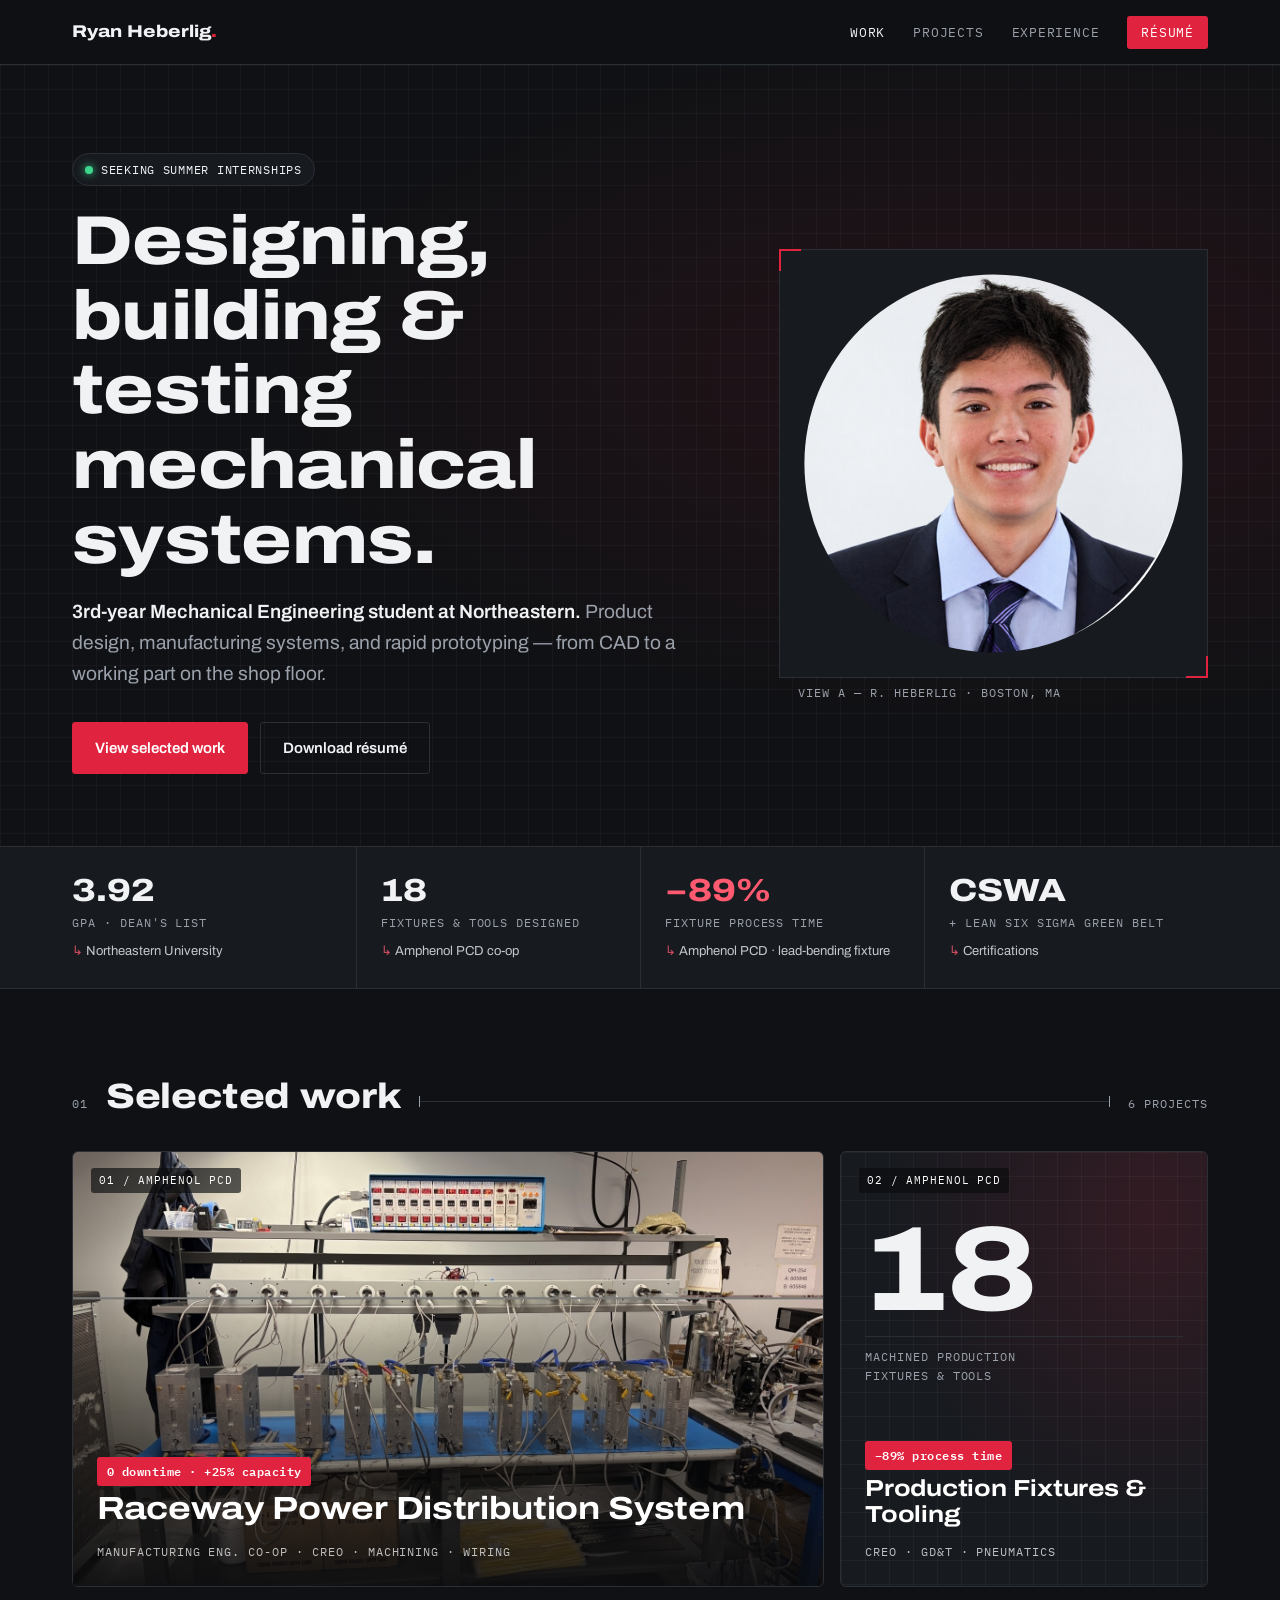
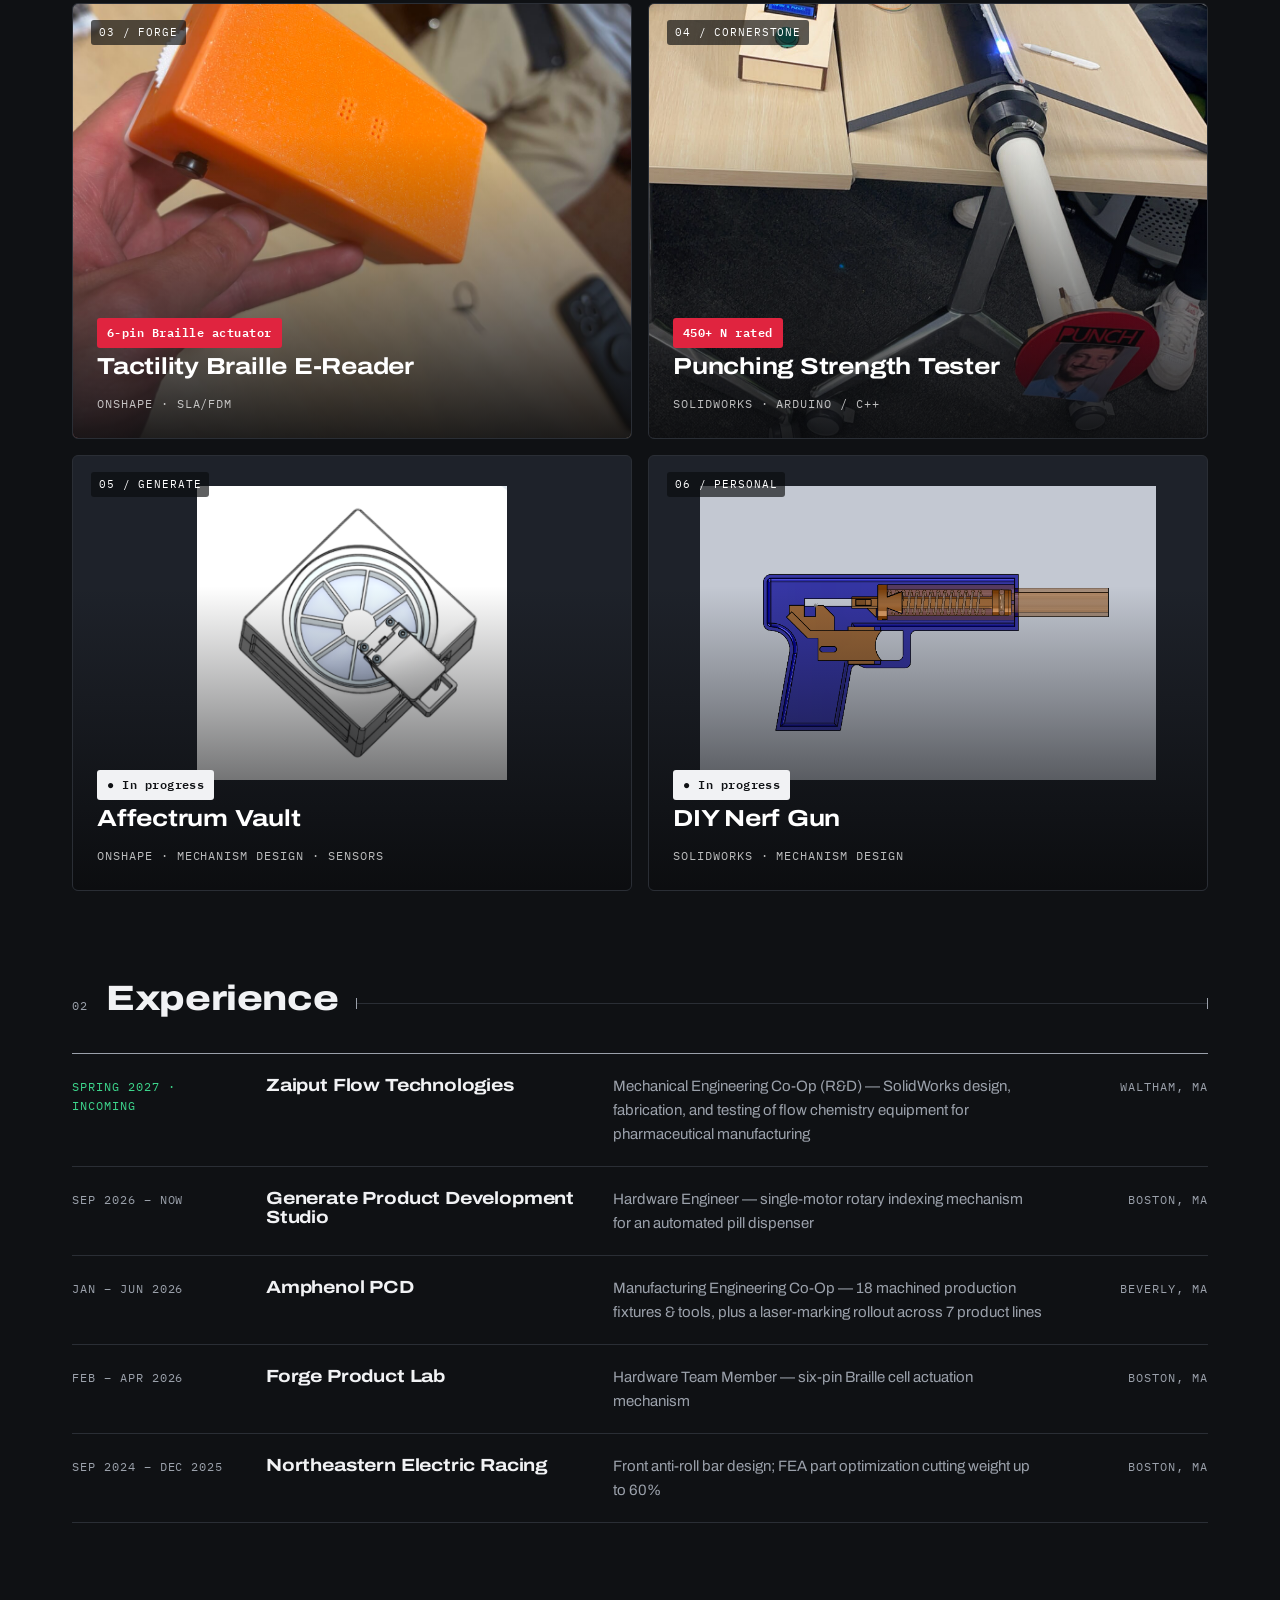
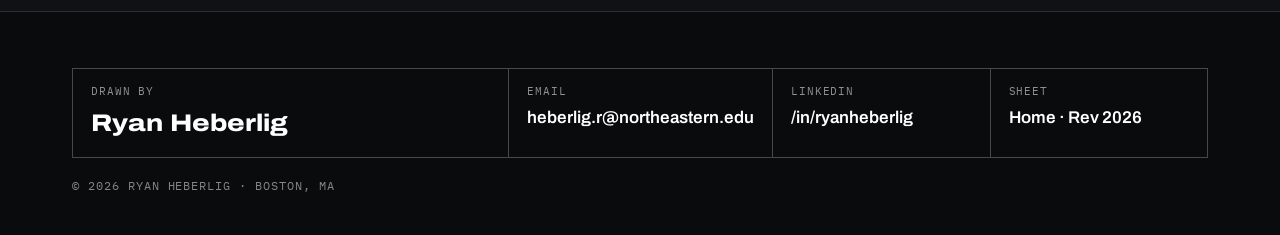
==== commit 944114f5: "Affectrum Vault: use full-system CAD render as thumbnail Swap the prototype photo for the assembly r" ====
--- a/index.html
+++ b/index.html
@@ -112,9 +112,9 @@
             <span class="mono org">SolidWorks · Arduino / C++</span>
           </div>
         </a>
-        <a href="project-06.html" class="tile t-wide">
+        <a href="project-06.html" class="tile t-wide t-cad">
           <span class="num">05 / GENERATE</span>
-          <img src="pill-prototype.jpg" alt="3D-printed eight-compartment pill dose disk in its housing" style="object-position: center 45%">
+          <img src="pill-hero.png" alt="CAD render of the Affectrum Vault travel unit, showing the eight-compartment dose disk in its housing">
           <div class="meta">
             <span class="metric metric--wip">● In progress</span>
             <h3>Affectrum Vault</h3>
